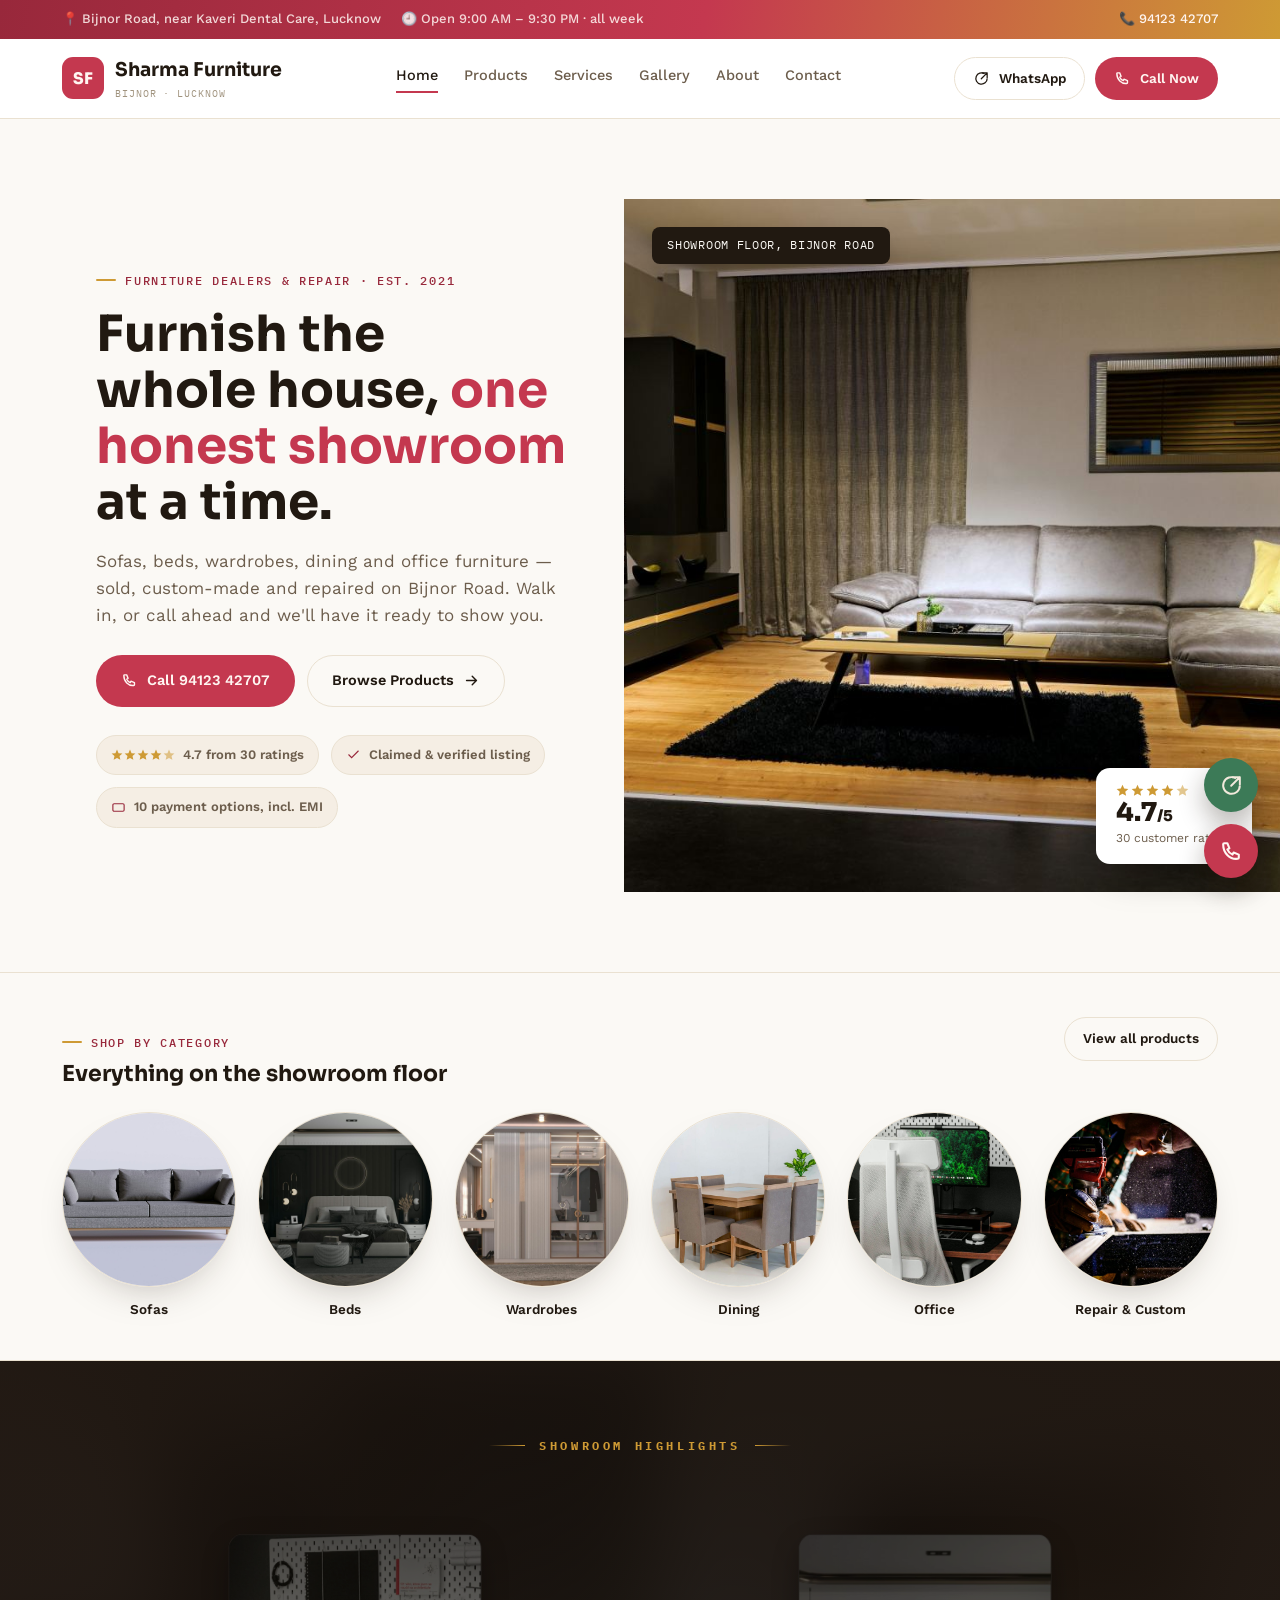
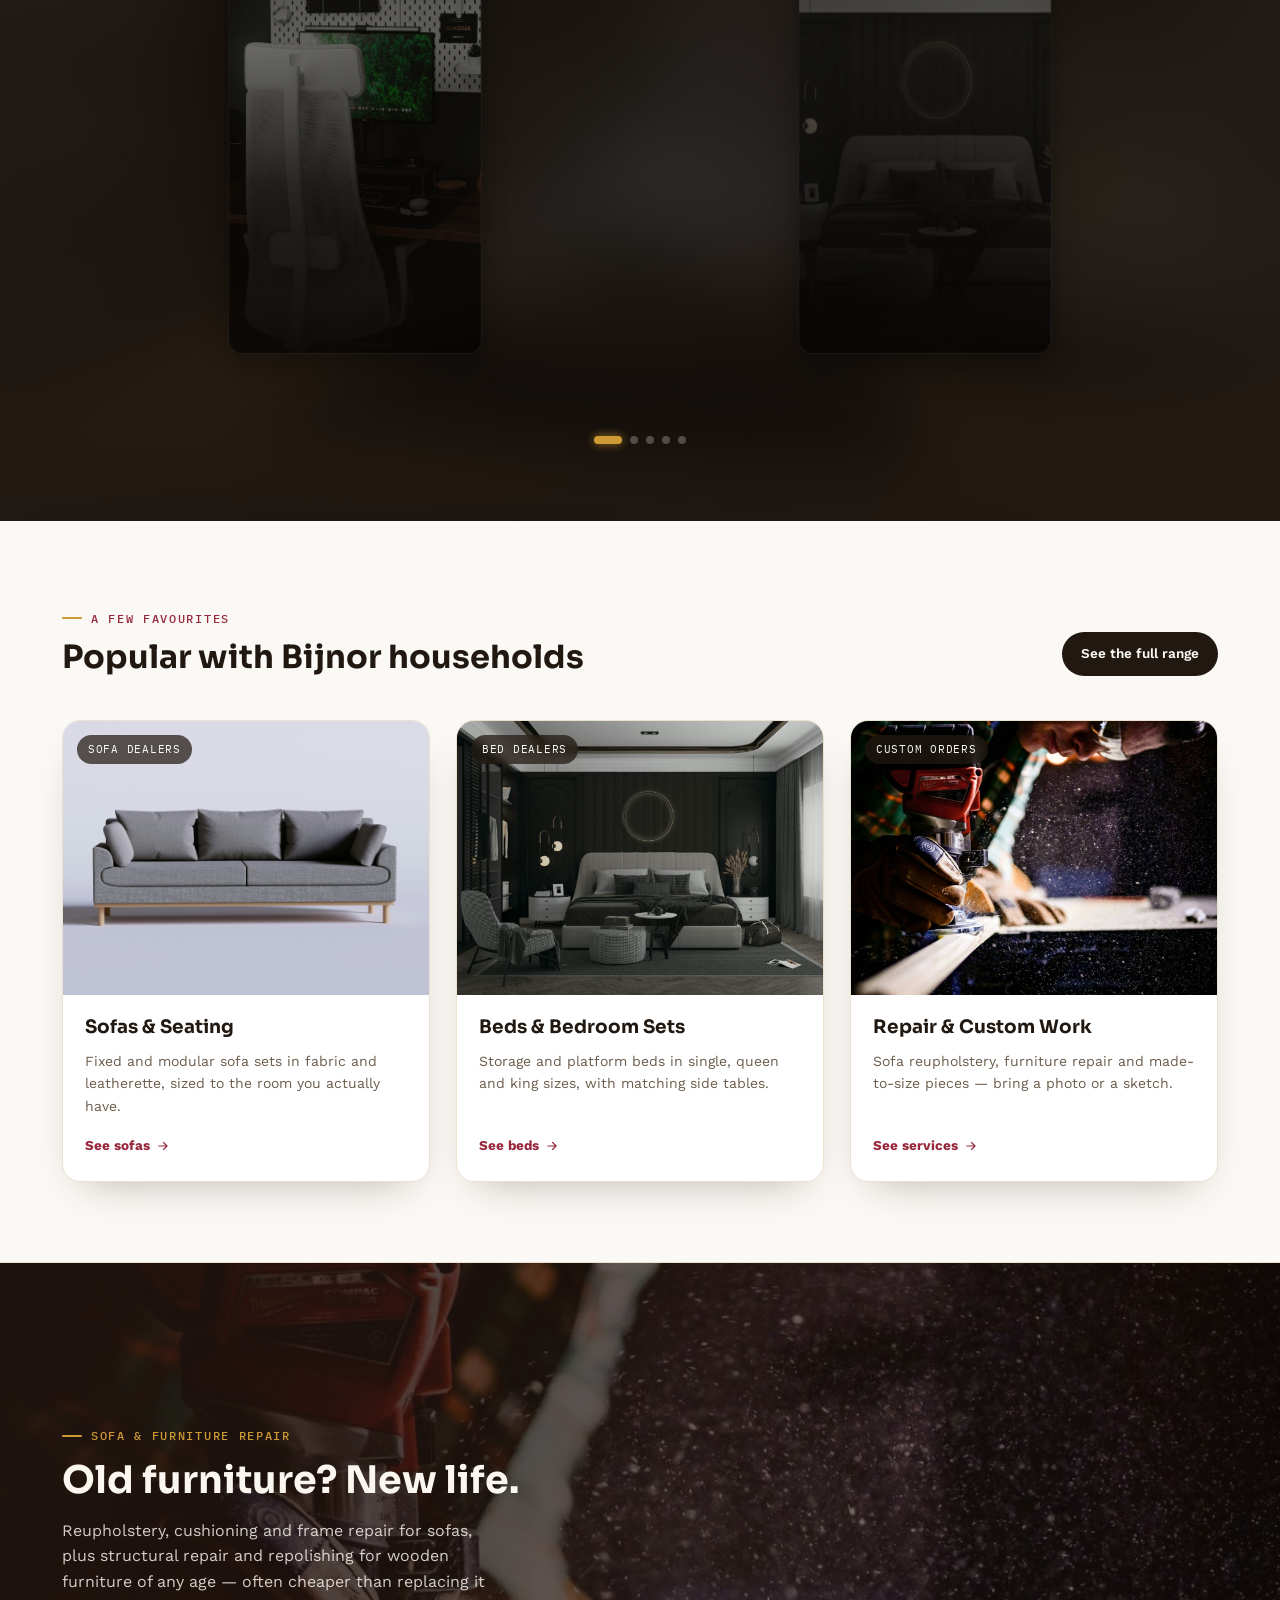
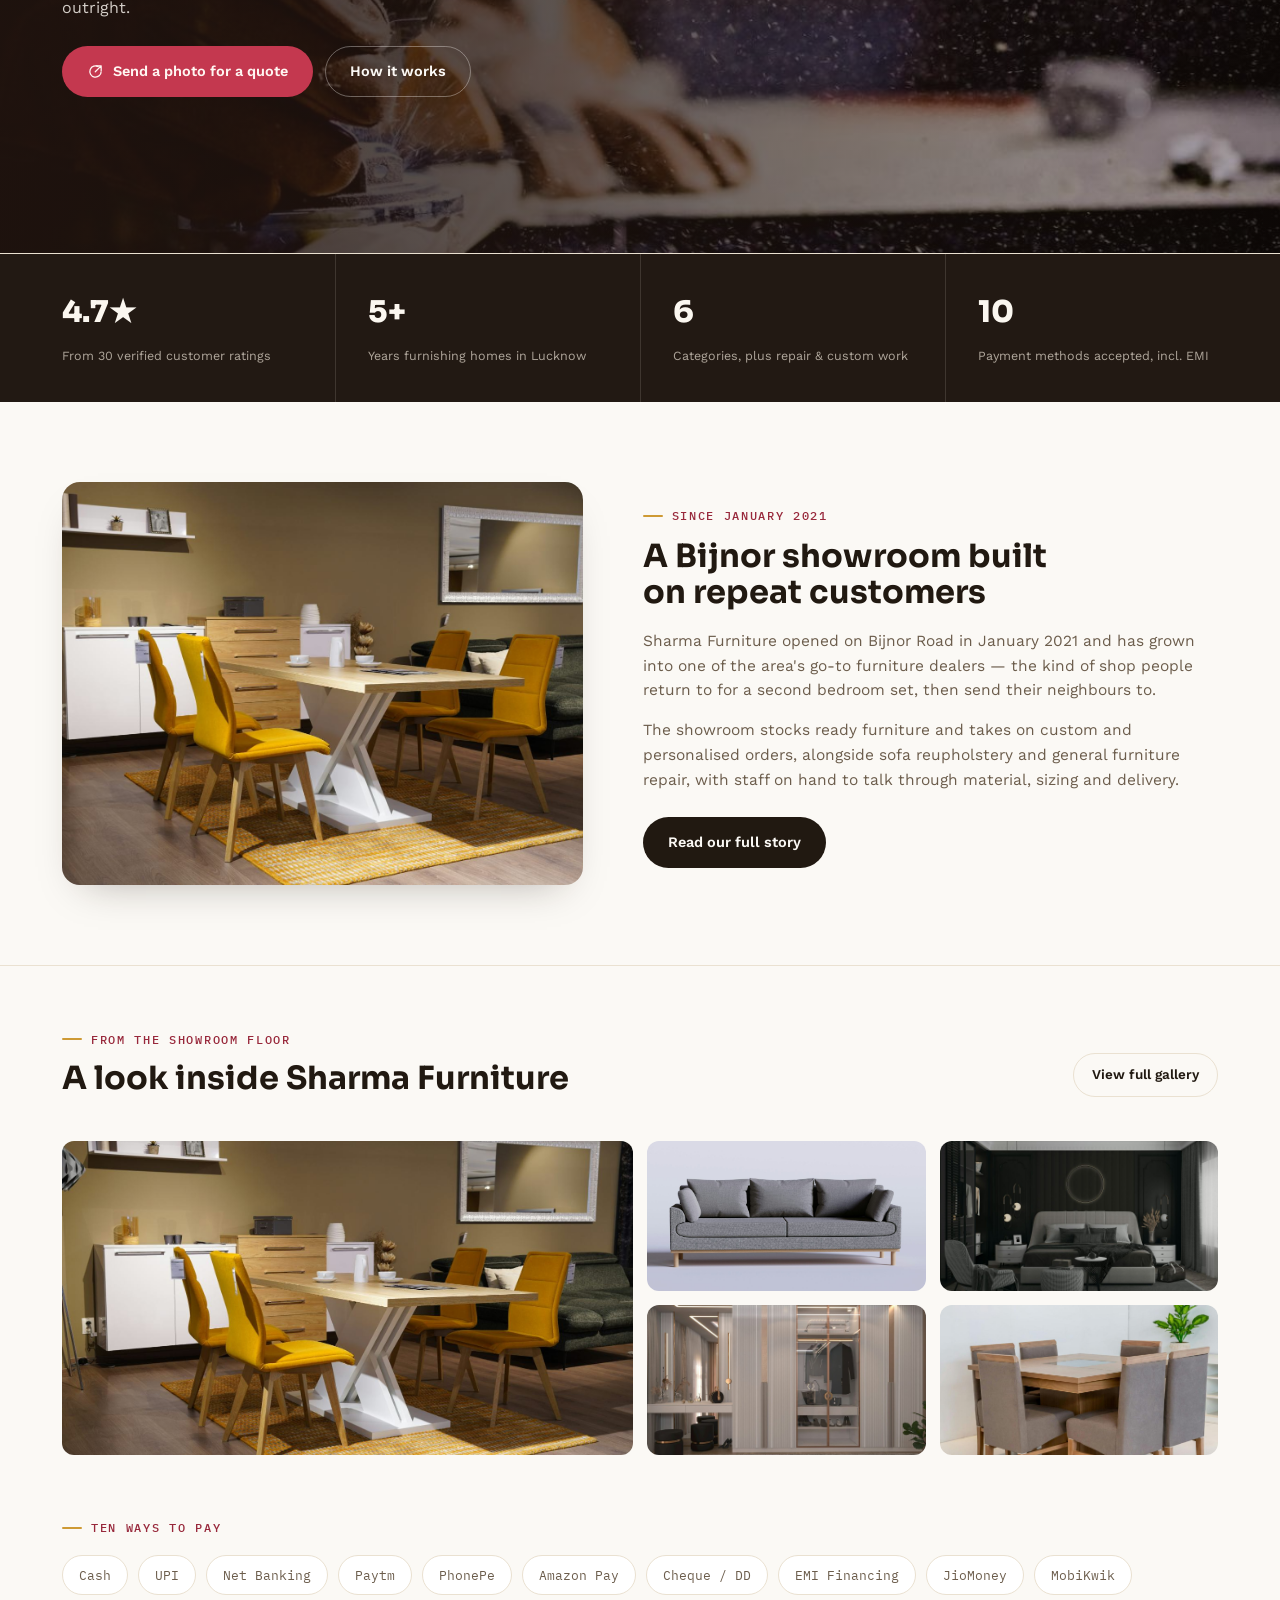
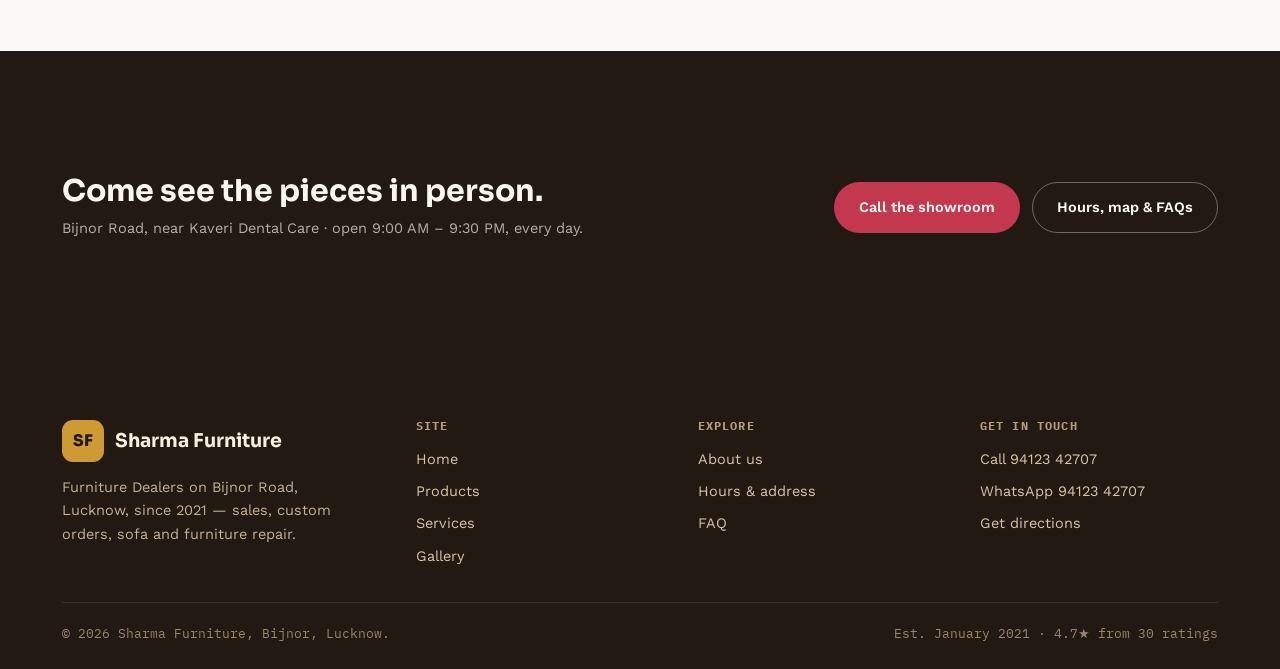
==== index.html @ 5c7e85e5 "first commit" ====
<!DOCTYPE html>
<html lang="en">
<head>
<meta charset="UTF-8">
<meta name="viewport" content="width=device-width, initial-scale=1.0">
<title>Sharma Furniture — Bijnor, Lucknow</title>
<meta name="description" content="Sharma Furniture: sofas, beds, wardrobes, dining and office furniture, plus sofa and furniture repair, on Bijnor Road, Lucknow. Open 9:00 AM–9:30 PM daily.">
<link rel="icon" href="data:image/svg+xml,<svg xmlns=%22http://www.w3.org/2000/svg%22 viewBox=%220 0 100 100%22><text y=%22.9em%22 font-size=%2290%22>🛋️</text></svg>">
<link rel="stylesheet" href="assets/css/style.css">
</head>
<body>

<div class="topbar">
  <div class="wrap">
    <div class="tb-links">
      <span>📍 Bijnor Road, near Kaveri Dental Care, Lucknow</span>
      <span>🕘 Open 9:00 AM – 9:30 PM · all week</span>
    </div>
    <a href="tel:+919412342707">📞 94123 42707</a>
  </div>
</div>

<header class="site">
  <div class="nav">
    <a class="brand" href="index.html">
      <span class="brand-mark">SF</span>
      <span>
        <span class="brand-name">Sharma Furniture</span>
        <span class="brand-sub">Bijnor · Lucknow</span>
      </span>
    </a>
    <nav class="links">
      <a href="index.html" aria-current="page">Home</a>
      <a href="products.html">Products</a>
      <a href="services.html">Services</a>
      <a href="gallery.html">Gallery</a>
      <a href="about.html">About</a>
      <a href="contact.html">Contact</a>
    </nav>
    <div class="nav-cta">
      <span class="nav-rating">★ 4.7 · 30 ratings</span>
      <a class="btn btn-outline btn-sm" href="https://wa.me/919412342707" target="_blank" rel="noopener">
        <svg viewBox="0 0 24 24" fill="none" stroke="currentColor" stroke-width="1.8"><path d="M20 12a8 8 0 1 1-3.7-6.75"/><path d="M20 4l-8.3 8.3M13 4h7v7" stroke-linecap="round" stroke-linejoin="round"/></svg>
        WhatsApp
      </a>
      <a class="btn btn-accent btn-sm" href="tel:+919412342707">
        <svg viewBox="0 0 24 24" fill="none" stroke="currentColor" stroke-width="2"><path d="M4 5c0-.6.4-1 1-1h3l2 5-2 1a9 9 0 0 0 5 5l1-2 5 2v3c0 .6-.4 1-1 1C10.4 20 4 13.6 4 5Z" stroke-linecap="round" stroke-linejoin="round"/></svg>
        Call Now
      </a>
      <button class="nav-toggle" aria-label="Menu" id="navToggle">
        <svg viewBox="0 0 24 24" fill="none" stroke="currentColor" stroke-width="1.8"><path d="M3 6h18M3 12h18M3 18h18" stroke-linecap="round"/></svg>
      </button>
    </div>
  </div>
</header>

<main id="top">

  <!-- HERO -->
  <section class="hero">
    <div class="hero-grid">
      <div class="hero-copy">
        <span class="eyebrow">Furniture Dealers &amp; Repair · Est. 2021</span>
        <h1>Furnish the whole house, <span class="accent">one honest showroom</span> at a time.</h1>
        <p class="hero-lede">Sofas, beds, wardrobes, dining and office furniture — sold, custom-made and repaired on Bijnor Road. Walk in, or call ahead and we'll have it ready to show you.</p>
        <div class="hero-ctas">
          <a class="btn btn-accent" href="tel:+919412342707">
            <svg viewBox="0 0 24 24" fill="none" stroke="currentColor" stroke-width="2"><path d="M4 5c0-.6.4-1 1-1h3l2 5-2 1a9 9 0 0 0 5 5l1-2 5 2v3c0 .6-.4 1-1 1C10.4 20 4 13.6 4 5Z" stroke-linecap="round" stroke-linejoin="round"/></svg>
            Call 94123 42707
          </a>
          <a class="btn btn-outline" href="products.html">
            Browse Products
            <svg viewBox="0 0 24 24" fill="none" stroke="currentColor" stroke-width="2"><path d="M5 12h14M13 6l6 6-6 6" stroke-linecap="round" stroke-linejoin="round"/></svg>
          </a>
        </div>
        <div class="hero-badges">
          <span class="hbadge">
            <span class="stars">
              <svg viewBox="0 0 20 20" fill="currentColor"><path d="M10 1l2.6 5.9 6.4.6-4.8 4.3 1.4 6.2L10 14.9 4.4 18l1.4-6.2L1 7.5l6.4-.6L10 1z"/></svg>
              <svg viewBox="0 0 20 20" fill="currentColor"><path d="M10 1l2.6 5.9 6.4.6-4.8 4.3 1.4 6.2L10 14.9 4.4 18l1.4-6.2L1 7.5l6.4-.6L10 1z"/></svg>
              <svg viewBox="0 0 20 20" fill="currentColor"><path d="M10 1l2.6 5.9 6.4.6-4.8 4.3 1.4 6.2L10 14.9 4.4 18l1.4-6.2L1 7.5l6.4-.6L10 1z"/></svg>
              <svg viewBox="0 0 20 20" fill="currentColor"><path d="M10 1l2.6 5.9 6.4.6-4.8 4.3 1.4 6.2L10 14.9 4.4 18l1.4-6.2L1 7.5l6.4-.6L10 1z"/></svg>
              <svg viewBox="0 0 20 20" fill="currentColor"><path d="M10 1l2.6 5.9 6.4.6-4.8 4.3 1.4 6.2L10 14.9 4.4 18l1.4-6.2L1 7.5l6.4-.6L10 1z" fill-opacity=".55"/></svg>
            </span>
            4.7 from 30 ratings
          </span>
          <span class="hbadge">
            <svg viewBox="0 0 24 24" fill="none" stroke="currentColor" stroke-width="1.8"><path d="M20 6L9 17l-5-5"/></svg>
            Claimed &amp; verified listing
          </span>
          <span class="hbadge">
            <svg viewBox="0 0 24 24" fill="none" stroke="currentColor" stroke-width="1.8"><rect x="3" y="6" width="18" height="12" rx="2"/></svg>
            10 payment options, incl. EMI
          </span>
        </div>
      </div>
      <div class="hero-photo">
        <img src="assets/img/hero-sofa-living.jpg" alt="Grey sectional sofa styled in a modern living room, the kind of set available at Sharma Furniture" width="1200" height="900">
        <span class="hero-ribbon">Showroom floor, Bijnor Road</span>
        <div class="hero-rating-card">
          <div>
            <div class="hrc-stars">
              <svg viewBox="0 0 20 20" fill="currentColor"><path d="M10 1l2.6 5.9 6.4.6-4.8 4.3 1.4 6.2L10 14.9 4.4 18l1.4-6.2L1 7.5l6.4-.6L10 1z"/></svg>
              <svg viewBox="0 0 20 20" fill="currentColor"><path d="M10 1l2.6 5.9 6.4.6-4.8 4.3 1.4 6.2L10 14.9 4.4 18l1.4-6.2L1 7.5l6.4-.6L10 1z"/></svg>
              <svg viewBox="0 0 20 20" fill="currentColor"><path d="M10 1l2.6 5.9 6.4.6-4.8 4.3 1.4 6.2L10 14.9 4.4 18l1.4-6.2L1 7.5l6.4-.6L10 1z"/></svg>
              <svg viewBox="0 0 20 20" fill="currentColor"><path d="M10 1l2.6 5.9 6.4.6-4.8 4.3 1.4 6.2L10 14.9 4.4 18l1.4-6.2L1 7.5l6.4-.6L10 1z"/></svg>
              <svg viewBox="0 0 20 20" fill="currentColor"><path d="M10 1l2.6 5.9 6.4.6-4.8 4.3 1.4 6.2L10 14.9 4.4 18l1.4-6.2L1 7.5l6.4-.6L10 1z" fill-opacity=".55"/></svg>
            </div>
            <div class="hrc-num">4.7<span style="font-size:15px;">/5</span></div>
            <div class="hrc-label">30 customer ratings</div>
          </div>
        </div>
      </div>
    </div>
  </section>

  <!-- CATEGORY RAIL -->
  <section class="rail">
    <div class="wrap">
      <div class="rail-head">
        <div>
          <span class="eyebrow">Shop by category</span>
          <h2 style="font-size:22px;margin-top:10px;">Everything on the showroom floor</h2>
        </div>
        <a class="btn btn-outline btn-sm" href="products.html">View all products</a>
      </div>
      <div class="rail-track">
        <a class="rail-item" href="products.html#sofas">
          <span class="rail-photo"><img src="assets/img/category-sofas.jpg" alt="Sofas" width="300" height="300"></span>
          <span>Sofas</span>
        </a>
        <a class="rail-item" href="products.html#beds">
          <span class="rail-photo"><img src="assets/img/category-beds.jpg" alt="Beds" width="300" height="300"></span>
          <span>Beds</span>
        </a>
        <a class="rail-item" href="products.html#wardrobes">
          <span class="rail-photo"><img src="assets/img/category-wardrobes.jpg" alt="Wardrobes & storage" width="300" height="300"></span>
          <span>Wardrobes</span>
        </a>
        <a class="rail-item" href="products.html#dining">
          <span class="rail-photo"><img src="assets/img/category-dining.jpg" alt="Dining furniture" width="300" height="300"></span>
          <span>Dining</span>
        </a>
        <a class="rail-item" href="products.html#office">
          <span class="rail-photo"><img src="assets/img/category-office.jpg" alt="Office chairs & furniture" width="300" height="300"></span>
          <span>Office</span>
        </a>
        <a class="rail-item" href="services.html">
          <span class="rail-photo"><img src="assets/img/category-repair.jpg" alt="Furniture repair and custom orders" width="300" height="300"></span>
          <span>Repair &amp; Custom</span>
        </a>
      </div>
    </div>
  </section>

  <!-- SHOWROOM HIGHLIGHTS COVERFLOW -->
  <section class="coverflow">
    <div class="coverflow-bg"><img id="cfBgImg" src="assets/img/hero-sofa-living.jpg" alt="" role="presentation"></div>
    <div class="wrap">
      <div class="cf-eyebrow">
        <span class="cf-line"></span>
        <h2>Showroom Highlights</h2>
        <span class="cf-line right"></span>
      </div>
      <div class="coverflow-stage" id="cfStage" role="region" aria-label="Showroom highlights carousel">
        <div class="cf-track" id="cfTrack">

          <div class="cf-card">
            <img class="cf-img" src="assets/img/hero-sofa-living.jpg" alt="Sofa styled in a living room">
            <div class="cf-shade"></div>
            <div class="cf-content">
              <span class="cf-tag">01 / 05</span>
              <div>
                <h3 class="cf-title">Sofas<small>Sofa Dealers</small></h3>
                <div class="cf-rule"></div>
                <p class="cf-desc">Fixed and modular sets in fabric and leatherette, sized to your room.</p>
                <a class="cf-cta" href="products.html#sofas">View sofas
                  <svg viewBox="0 0 24 24" fill="none" stroke="currentColor" stroke-width="2.4"><path d="M5 12h14M13 6l6 6-6 6" stroke-linecap="round" stroke-linejoin="round"/></svg>
                </a>
              </div>
            </div>
          </div>

          <div class="cf-card">
            <img class="cf-img" src="assets/img/category-beds.jpg" alt="Bed set on display">
            <div class="cf-shade"></div>
            <div class="cf-content">
              <span class="cf-tag">02 / 05</span>
              <div>
                <h3 class="cf-title">Beds<small>Bed Dealers</small></h3>
                <div class="cf-rule"></div>
                <p class="cf-desc">Storage and platform beds in single, queen and king, with side tables.</p>
                <a class="cf-cta" href="products.html#beds">View beds
                  <svg viewBox="0 0 24 24" fill="none" stroke="currentColor" stroke-width="2.4"><path d="M5 12h14M13 6l6 6-6 6" stroke-linecap="round" stroke-linejoin="round"/></svg>
                </a>
              </div>
            </div>
          </div>

          <div class="cf-card">
            <img class="cf-img" src="assets/img/category-wardrobes.jpg" alt="Wardrobe on display">
            <div class="cf-shade"></div>
            <div class="cf-content">
              <span class="cf-tag">03 / 05</span>
              <div>
                <h3 class="cf-title">Wardrobes<small>Storage</small></h3>
                <div class="cf-rule"></div>
                <p class="cf-desc">Two- and three-door wardrobes built to the wall's measurements.</p>
                <a class="cf-cta" href="products.html#wardrobes">View wardrobes
                  <svg viewBox="0 0 24 24" fill="none" stroke="currentColor" stroke-width="2.4"><path d="M5 12h14M13 6l6 6-6 6" stroke-linecap="round" stroke-linejoin="round"/></svg>
                </a>
              </div>
            </div>
          </div>

          <div class="cf-card">
            <img class="cf-img" src="assets/img/category-dining.jpg" alt="Dining set on display">
            <div class="cf-shade"></div>
            <div class="cf-content">
              <span class="cf-tag">04 / 05</span>
              <div>
                <h3 class="cf-title">Dining<small>Tables &amp; Chairs</small></h3>
                <div class="cf-rule"></div>
                <p class="cf-desc">4, 6 and 8-seater dining sets in wood and engineered board.</p>
                <a class="cf-cta" href="products.html#dining">View dining sets
                  <svg viewBox="0 0 24 24" fill="none" stroke="currentColor" stroke-width="2.4"><path d="M5 12h14M13 6l6 6-6 6" stroke-linecap="round" stroke-linejoin="round"/></svg>
                </a>
              </div>
            </div>
          </div>

          <div class="cf-card">
            <img class="cf-img" src="assets/img/category-office.jpg" alt="Office chair on display">
            <div class="cf-shade"></div>
            <div class="cf-content">
              <span class="cf-tag">05 / 05</span>
              <div>
                <h3 class="cf-title">Office<small>Chairs &amp; Furniture</small></h3>
                <div class="cf-rule"></div>
                <p class="cf-desc">Task chairs and workstations for home offices and small businesses.</p>
                <a class="cf-cta" href="products.html#office">View office range
                  <svg viewBox="0 0 24 24" fill="none" stroke="currentColor" stroke-width="2.4"><path d="M5 12h14M13 6l6 6-6 6" stroke-linecap="round" stroke-linejoin="round"/></svg>
                </a>
              </div>
            </div>
          </div>

        </div>
        <button class="cf-nav prev" id="cfPrev" type="button" aria-label="Previous highlight">
          <svg viewBox="0 0 24 24" fill="none" stroke="currentColor" stroke-width="2"><path d="M15 5l-7 7 7 7" stroke-linecap="round" stroke-linejoin="round"/></svg>
        </button>
        <button class="cf-nav next" id="cfNext" type="button" aria-label="Next highlight">
          <svg viewBox="0 0 24 24" fill="none" stroke="currentColor" stroke-width="2"><path d="M9 5l7 7-7 7" stroke-linecap="round" stroke-linejoin="round"/></svg>
        </button>
      </div>
      <div class="cf-dots" id="cfDots"></div>
    </div>
  </section>

  <!-- FEATURED CATEGORIES -->
  <section>
    <div class="wrap">
      <div class="section-head split">
        <div>
          <span class="eyebrow">A few favourites</span>
          <h2 style="font-size:clamp(24px,2.8vw,32px);margin-top:12px;">Popular with Bijnor households</h2>
        </div>
        <a class="btn btn-dark btn-sm" href="products.html">See the full range</a>
      </div>

      <div class="grid-cats">
        <div class="cat-card">
          <div class="cat-photo"><span class="cat-tag">Sofa Dealers</span><img src="assets/img/category-sofas.jpg" alt="A grey fabric sofa, an example of the sofa sets carried at Sharma Furniture" loading="lazy" width="800" height="600"></div>
          <div class="cat-body">
            <h3>Sofas &amp; Seating</h3>
            <p>Fixed and modular sofa sets in fabric and leatherette, sized to the room you actually have.</p>
            <div class="cat-foot">
              <a class="cat-link" href="products.html#sofas">See sofas
                <svg viewBox="0 0 24 24" fill="none" stroke="currentColor" stroke-width="2"><path d="M5 12h14M13 6l6 6-6 6" stroke-linecap="round" stroke-linejoin="round"/></svg>
              </a>
            </div>
          </div>
        </div>

        <div class="cat-card">
          <div class="cat-photo"><span class="cat-tag">Bed Dealers</span><img src="assets/img/category-beds.jpg" alt="A modern bedroom set including bed and side tables" loading="lazy" width="800" height="600"></div>
          <div class="cat-body">
            <h3>Beds &amp; Bedroom Sets</h3>
            <p>Storage and platform beds in single, queen and king sizes, with matching side tables.</p>
            <div class="cat-foot">
              <a class="cat-link" href="products.html#beds">See beds
                <svg viewBox="0 0 24 24" fill="none" stroke="currentColor" stroke-width="2"><path d="M5 12h14M13 6l6 6-6 6" stroke-linecap="round" stroke-linejoin="round"/></svg>
              </a>
            </div>
          </div>
        </div>

        <div class="cat-card">
          <div class="cat-photo"><span class="cat-tag">Custom Orders</span><img src="assets/img/category-repair.jpg" alt="A craftsman working on a furniture repair" loading="lazy" width="800" height="600"></div>
          <div class="cat-body">
            <h3>Repair &amp; Custom Work</h3>
            <p>Sofa reupholstery, furniture repair and made-to-size pieces — bring a photo or a sketch.</p>
            <div class="cat-foot">
              <a class="cat-link" href="services.html">See services
                <svg viewBox="0 0 24 24" fill="none" stroke="currentColor" stroke-width="2"><path d="M5 12h14M13 6l6 6-6 6" stroke-linecap="round" stroke-linejoin="round"/></svg>
              </a>
            </div>
          </div>
        </div>
      </div>
    </div>
  </section>

  <!-- PROMO / REPAIR BANNER -->
  <section class="promo">
    <div class="promo-bg"><img src="assets/img/category-repair.jpg" alt="" role="presentation"></div>
    <div class="wrap">
      <div class="promo-inner">
        <span class="eyebrow on-dark">Sofa &amp; furniture repair</span>
        <h2>Old furniture? New life.</h2>
        <p>Reupholstery, cushioning and frame repair for sofas, plus structural repair and repolishing for wooden furniture of any age — often cheaper than replacing it outright.</p>
        <div style="display:flex;gap:12px;flex-wrap:wrap;">
          <a class="btn btn-accent" href="https://wa.me/919412342707" target="_blank" rel="noopener">
            <svg viewBox="0 0 24 24" fill="none" stroke="currentColor" stroke-width="1.8"><path d="M20 12a8 8 0 1 1-3.7-6.75"/><path d="M20 4l-8.3 8.3M13 4h7v7" stroke-linecap="round" stroke-linejoin="round"/></svg>
            Send a photo for a quote
          </a>
          <a class="btn btn-outline on-dark" href="services.html">How it works</a>
        </div>
      </div>
    </div>
  </section>

  <!-- STATS -->
  <div class="stats">
    <div class="stats-grid">
      <div class="stat"><span class="num">4.7★</span><span class="label">From 30 verified customer ratings</span></div>
      <div class="stat"><span class="num">5+</span><span class="label">Years furnishing homes in Lucknow</span></div>
      <div class="stat"><span class="num">6</span><span class="label">Categories, plus repair &amp; custom work</span></div>
      <div class="stat"><span class="num">10</span><span class="label">Payment methods accepted, incl. EMI</span></div>
    </div>
  </div>

  <!-- ABOUT TEASER -->
  <section class="about">
    <div class="wrap about-grid">
      <div class="about-photo">
        <img src="assets/img/about-showroom.jpg" alt="A furnished living and dining space, representative of a Sharma Furniture showroom setup" loading="lazy" width="900" height="700">
      </div>
      <div class="about-copy">
        <span class="eyebrow">Since January 2021</span>
        <h2 style="font-size:clamp(24px,3vw,32px);margin:14px 0 18px;">A Bijnor showroom built on repeat customers</h2>
        <p>Sharma Furniture opened on Bijnor Road in January 2021 and has grown into one of the area's go-to furniture dealers — the kind of shop people return to for a second bedroom set, then send their neighbours to.</p>
        <p>The showroom stocks ready furniture and takes on custom and personalised orders, alongside sofa reupholstery and general furniture repair, with staff on hand to talk through material, sizing and delivery.</p>
        <div style="margin-top:24px;">
          <a class="btn btn-dark" href="about.html">Read our full story</a>
        </div>
      </div>
    </div>
  </section>

  <!-- GALLERY TEASER -->
  <section class="tight">
    <div class="wrap">
      <div class="section-head split">
        <div>
          <span class="eyebrow">From the showroom floor</span>
          <h2 style="font-size:clamp(24px,2.8vw,32px);margin-top:12px;">A look inside Sharma Furniture</h2>
        </div>
        <a class="btn btn-outline btn-sm" href="gallery.html">View full gallery</a>
      </div>
      <div class="gallery-grid">
        <a class="g-big" href="gallery.html"><img src="assets/img/about-showroom.jpg" alt="Showroom interior" loading="lazy"></a>
        <a href="gallery.html"><img src="assets/img/category-sofas.jpg" alt="Sofa on display" loading="lazy"></a>
        <a href="gallery.html"><img src="assets/img/category-beds.jpg" alt="Bed set on display" loading="lazy"></a>
        <a href="gallery.html"><img src="assets/img/category-wardrobes.jpg" alt="Wardrobe on display" loading="lazy"></a>
        <a href="gallery.html"><img src="assets/img/category-dining.jpg" alt="Dining set on display" loading="lazy"></a>
      </div>
    </div>
  </section>

  <!-- PAYMENTS -->
  <section class="tight" style="padding-top:0;">
    <div class="wrap">
      <span class="eyebrow">Ten ways to pay</span>
      <div class="pay-strip" style="margin-top:18px;">
        <span class="pay-pill">Cash</span>
        <span class="pay-pill">UPI</span>
        <span class="pay-pill">Net Banking</span>
        <span class="pay-pill">Paytm</span>
        <span class="pay-pill">PhonePe</span>
        <span class="pay-pill">Amazon Pay</span>
        <span class="pay-pill">Cheque / DD</span>
        <span class="pay-pill">EMI Financing</span>
        <span class="pay-pill">JioMoney</span>
        <span class="pay-pill">MobiKwik</span>
      </div>
    </div>
  </section>

  <!-- CTA BAND -->
  <section class="cta-band">
    <div class="wrap">
      <div>
        <h2>Come see the pieces in person.</h2>
        <p>Bijnor Road, near Kaveri Dental Care · open 9:00 AM – 9:30 PM, every day.</p>
      </div>
      <div class="cta-band-ctas">
        <a class="btn btn-accent" href="tel:+919412342707">Call the showroom</a>
        <a class="btn btn-outline on-dark" href="contact.html">Hours, map &amp; FAQs</a>
      </div>
    </div>
  </section>

</main>

<footer>
  <div class="wrap">
    <div class="footer-grid">
      <div>
        <div class="brand" style="margin-bottom:14px;">
          <span class="brand-mark" style="background:var(--gold);color:#221913;">SF</span>
          <span class="brand-name" style="font-size:19px;">Sharma Furniture</span>
        </div>
        <p style="max-width:34ch;">Furniture Dealers on Bijnor Road, Lucknow, since 2021 — sales, custom orders, sofa and furniture repair.</p>
      </div>
      <div>
        <h4>Site</h4>
        <div class="flinks">
          <a href="index.html">Home</a>
          <a href="products.html">Products</a>
          <a href="services.html">Services</a>
          <a href="gallery.html">Gallery</a>
        </div>
      </div>
      <div>
        <h4>Explore</h4>
        <div class="flinks">
          <a href="about.html">About us</a>
          <a href="contact.html">Hours &amp; address</a>
          <a href="contact.html#faq">FAQ</a>
        </div>
      </div>
      <div>
        <h4>Get in touch</h4>
        <div class="flinks">
          <a href="tel:+919412342707">Call 94123 42707</a>
          <a href="https://wa.me/919412342707" target="_blank" rel="noopener">WhatsApp 94123 42707</a>
          <a href="https://www.google.com/maps/search/?api=1&query=Sharma+Furniture+Bijnor+Road+Near+Kaveri+Dental+Care+Bijnor+Lucknow" target="_blank" rel="noopener">Get directions</a>
        </div>
      </div>
    </div>
    <div class="foot-bottom">
      <span>© <span id="year">2026</span> Sharma Furniture, Bijnor, Lucknow.</span>
      <span>Est. January 2021 · 4.7★ from 30 ratings</span>
    </div>
  </div>
</footer>

<div class="float-actions" aria-label="Quick contact">
  <a class="fab fab-wa" href="https://wa.me/919412342707" target="_blank" rel="noopener" title="WhatsApp Sharma Furniture" aria-label="WhatsApp Sharma Furniture">
    <svg viewBox="0 0 24 24" fill="none" stroke="currentColor" stroke-width="1.9"><path d="M20 12a8 8 0 1 1-3.7-6.75"/><path d="M20 4l-8.3 8.3M13 4h7v7" stroke-linecap="round" stroke-linejoin="round"/></svg>
  </a>
  <a class="fab fab-call" href="tel:+919412342707" title="Call Sharma Furniture" aria-label="Call Sharma Furniture">
    <svg viewBox="0 0 24 24" fill="none" stroke="currentColor" stroke-width="2"><path d="M4 5c0-.6.4-1 1-1h3l2 5-2 1a9 9 0 0 0 5 5l1-2 5 2v3c0 .6-.4 1-1 1C10.4 20 4 13.6 4 5Z" stroke-linecap="round" stroke-linejoin="round"/></svg>
  </a>
</div>

<script src="assets/js/main.js"></script>
</body>
</html>
---- assets/css/style.css ----
/* Sharma Furniture — stylesheet
   Palette, type and layout tokens are defined once at the top of :root
   and reused everywhere else through var(). */

@import url('https://fonts.googleapis.com/css2?family=Sora:wght@500;600;700;800&family=Work+Sans:wght@400;500;600;700&family=IBM+Plex+Mono:wght@400;500&display=swap');

:root{
  --bg:#FBF9F5;
  --surface:#FFFFFF;
  --surface-alt:#F5EEE4;
  --ink:#211911;
  --ink-soft:#6C5D4C;
  --ink-faint:#A0937E;
  --accent:#C4384F;
  --accent-deep:#98283B;
  --accent-tint:#F8E5E2;
  --gold:#CE9A34;
  --gold-tint:#F7EDD6;
  --line:#EAE1D1;
  --line-soft:#F1EAE0;
  --dark:#221913;
  --dark-surface:#2C221A;
  --shadow-card: 0 18px 40px -22px rgba(33,25,17,0.35);
  --radius-lg:18px;
  --radius-md:12px;
  --radius-sm:8px;
}

@media (prefers-color-scheme: dark){
  :root{
    --bg:#17120D;
    --surface:#1F1811;
    --surface-alt:#241C14;
    --ink:#F2E9DC;
    --ink-soft:#C6B7A2;
    --ink-faint:#8C7C67;
    --accent:#E0637A;
    --accent-deep:#F0899C;
    --accent-tint:#3A2229;
    --gold:#E3B75B;
    --gold-tint:#332A18;
    --line:#362B1F;
    --line-soft:#2B2219;
    --shadow-card: 0 18px 40px -20px rgba(0,0,0,0.55);
  }
}

*{box-sizing:border-box;}
html{scroll-behavior:smooth;}
@media (prefers-reduced-motion: reduce){
  html{scroll-behavior:auto;}
  *{animation-duration:.001ms !important; transition-duration:.001ms !important;}
}

body{
  margin:0;
  background:var(--bg);
  color:var(--ink);
  font-family:'Work Sans',ui-sans-serif,system-ui,sans-serif;
  font-size:16px;
  line-height:1.6;
  -webkit-font-smoothing:antialiased;
}

img{max-width:100%;display:block;}
a{color:inherit;}
.wrap{max-width:1220px;margin:0 auto;padding:0 32px;}

h1,h2,h3,h4{
  font-family:'Sora',ui-sans-serif,system-ui,sans-serif;
  font-weight:700;
  line-height:1.12;
  text-wrap:balance;
  margin:0;
  color:var(--ink);
}

p{margin:0;color:var(--ink-soft);}

.eyebrow{
  font-family:'IBM Plex Mono',ui-monospace,monospace;
  font-size:12px;
  letter-spacing:.14em;
  text-transform:uppercase;
  color:var(--accent-deep);
  display:inline-flex;
  align-items:center;
  gap:9px;
  font-weight:500;
}
.eyebrow::before{content:"";width:20px;height:2px;background:var(--gold);display:inline-block;border-radius:2px;}
.eyebrow.on-dark{color:var(--gold);}

.tabular{font-variant-numeric:tabular-nums;font-family:'IBM Plex Mono',monospace;}

/* ---------------- Buttons ---------------- */
.btn{
  display:inline-flex;align-items:center;gap:9px;
  padding:13px 24px;border-radius:999px;
  font-family:'Work Sans',sans-serif;font-weight:600;font-size:14.5px;
  text-decoration:none;border:1.5px solid transparent;cursor:pointer;
  transition:transform .15s ease, box-shadow .15s ease, background .15s ease, border-color .15s ease;
  white-space:nowrap;
}
.btn:focus-visible{outline:2px solid var(--accent-deep);outline-offset:3px;}
.btn svg{width:17px;height:17px;flex-shrink:0;}
.btn-accent{background:var(--accent);color:#FFF6F2;}
.btn-accent:hover{background:var(--accent-deep);transform:translateY(-1px);box-shadow:0 10px 22px -8px rgba(196,56,79,0.55);}
.btn-dark{background:var(--ink);color:var(--bg);}
.btn-dark:hover{transform:translateY(-1px);box-shadow:0 10px 22px -10px rgba(0,0,0,0.5);}
.btn-outline{background:transparent;color:var(--ink);border-color:var(--line);}
.btn-outline:hover{border-color:var(--accent);color:var(--accent-deep);}
.btn-outline.on-dark{color:var(--bg);border-color:rgba(251,249,245,0.35);}
.btn-outline.on-dark:hover{border-color:var(--gold);color:var(--gold);}
.btn-sm{padding:10px 18px;font-size:13.5px;}
.btn-block{width:100%;justify-content:center;}

/* ---------------- Top bar ---------------- */
.topbar{
  background:linear-gradient(100deg, var(--accent-deep), var(--accent) 55%, var(--gold));
  color:#FFF6F2;
}
.topbar .wrap{
  display:flex;align-items:center;justify-content:space-between;
  padding:9px 32px;font-size:13px;font-weight:500;gap:16px;flex-wrap:wrap;
}
.topbar a{text-decoration:none;color:inherit;}
.topbar .tb-links{display:flex;gap:20px;}
.topbar .tb-links span{opacity:.85;}

/* ---------------- Header ---------------- */
header.site{
  position:sticky;top:0;z-index:50;
  background:color-mix(in srgb, var(--surface) 92%, transparent);
  backdrop-filter:blur(10px);
  border-bottom:1px solid var(--line);
}
.nav{display:flex;align-items:center;justify-content:space-between;padding:16px 32px;max-width:1220px;margin:0 auto;gap:20px;}
.brand{display:flex;align-items:center;gap:11px;text-decoration:none;}
.brand-mark{
  width:42px;height:42px;border-radius:11px;
  background:var(--accent);color:#FFF6F2;
  display:flex;align-items:center;justify-content:center;
  font-family:'Sora',sans-serif;font-weight:800;font-size:16px;flex-shrink:0;
}
.brand-name{font-family:'Sora',sans-serif;font-weight:700;font-size:19px;}
.brand-sub{display:block;font-family:'IBM Plex Mono',monospace;font-size:10px;letter-spacing:.09em;color:var(--ink-faint);text-transform:uppercase;margin-top:1px;}
nav.links{display:flex;gap:26px;font-size:14.5px;font-weight:500;}
nav.links a{text-decoration:none;color:var(--ink-soft);border-bottom:2px solid transparent;padding-bottom:4px;transition:border-color .15s, color .15s;}
nav.links a:hover{color:var(--ink);border-color:var(--accent);}
nav.links a[aria-current="page"]{color:var(--ink);border-color:var(--accent);}
.nav-cta{display:flex;align-items:center;gap:10px;}
.nav-rating{
  display:none;
  align-items:center;gap:6px;font-size:13px;font-weight:600;
  background:var(--gold-tint);color:var(--accent-deep);padding:7px 12px;border-radius:999px;
}

/* ---------------- Hero ---------------- */
.hero{border-bottom:1px solid var(--line);overflow:hidden;}
.hero-grid{display:grid;grid-template-columns:1fr 1.05fr;align-items:center;min-height:0;}
.hero-copy{padding:64px 48px 64px 32px;max-width:560px;margin-left:auto;}
.hero-copy h1{font-size:clamp(32px,4vw,50px);margin:16px 0 18px;}
.hero-copy h1 .accent{color:var(--accent);}
.hero-lede{font-size:17px;max-width:44ch;margin-bottom:26px;}
.hero-ctas{display:flex;flex-wrap:wrap;gap:12px;margin-bottom:28px;}
.hero-badges{display:flex;flex-wrap:wrap;gap:12px;}
.hbadge{
  display:flex;align-items:center;gap:8px;
  background:var(--surface-alt);border:1px solid var(--line);
  padding:9px 14px;border-radius:999px;font-size:13px;font-weight:600;color:var(--ink-soft);
}
.hbadge svg{width:15px;height:15px;color:var(--accent-deep);flex-shrink:0;}
.hbadge .stars{color:var(--gold);display:inline-flex;gap:1px;}
.hbadge .stars svg{width:12px;height:12px;color:var(--gold);}

.hero-photo{position:relative;height:100%;min-height:480px;}
.hero-photo img{width:100%;height:100%;object-fit:cover;}
.hero-ribbon{
  position:absolute;left:28px;top:28px;
  background:var(--ink);color:var(--bg);
  font-family:'IBM Plex Mono',monospace;font-size:11.5px;letter-spacing:.06em;text-transform:uppercase;
  padding:9px 15px;border-radius:8px;
  box-shadow:0 10px 24px -8px rgba(0,0,0,0.4);
}
.hero-rating-card{
  position:absolute;right:28px;bottom:28px;
  background:var(--surface);border-radius:14px;padding:16px 20px;
  box-shadow:0 20px 40px -16px rgba(0,0,0,0.4);
  display:flex;align-items:center;gap:14px;
}
.hrc-num{font-family:'Sora',sans-serif;font-weight:800;font-size:26px;color:var(--ink);line-height:1;}
.hrc-label{font-size:12px;color:var(--ink-soft);margin-top:3px;}
.hrc-stars{color:var(--gold);display:flex;gap:2px;margin-bottom:3px;}
.hrc-stars svg{width:13px;height:13px;}

/* ---------------- Inner-page hero ---------------- */
.breadcrumb{display:flex;align-items:center;gap:8px;font-size:13px;color:var(--ink-faint);margin-bottom:18px;flex-wrap:wrap;}
.breadcrumb a{text-decoration:none;color:var(--ink-faint);}
.breadcrumb a:hover{color:var(--accent-deep);}
.breadcrumb .sep{opacity:.6;}
.breadcrumb .current{color:var(--ink-soft);font-weight:600;}

.page-hero{border-bottom:1px solid var(--line);position:relative;overflow:hidden;}
.page-hero.with-photo{color:#FBF7F0;}
.page-hero-bg{position:absolute;inset:0;}
.page-hero-bg img{width:100%;height:100%;object-fit:cover;}
.page-hero-bg::after{content:"";position:absolute;inset:0;background:linear-gradient(100deg, rgba(33,20,15,0.90) 0%, rgba(33,20,15,0.68) 48%, rgba(33,20,15,0.30) 100%);}
.page-hero-inner{position:relative;padding:56px 0 60px;max-width:680px;}
.page-hero.with-photo .breadcrumb, .page-hero.with-photo .breadcrumb a{color:rgba(251,247,240,0.7);}
.page-hero.with-photo .breadcrumb .current{color:rgba(251,247,240,0.92);}
.page-hero.with-photo .eyebrow{color:var(--gold);}
.page-hero-inner h1{font-size:clamp(30px,3.8vw,46px);margin:14px 0 16px;}
.page-hero.with-photo h1{color:#FBF7F0;}
.page-hero-lede{font-size:16.5px;max-width:56ch;}
.page-hero.with-photo .page-hero-lede{color:rgba(251,247,240,0.82);}
.page-hero:not(.with-photo) .page-hero-inner{padding:54px 0 52px;}

/* ---------------- Process steps ---------------- */
.steps{display:grid;grid-template-columns:repeat(4,1fr);gap:24px;counter-reset:step;}
.step{background:var(--surface);border:1px solid var(--line);border-radius:var(--radius-lg);padding:24px 22px;position:relative;}
.step .step-num{
  font-family:'Sora',sans-serif;font-weight:800;font-size:14px;
  width:34px;height:34px;border-radius:50%;background:var(--accent-tint);color:var(--accent-deep);
  display:flex;align-items:center;justify-content:center;margin-bottom:16px;
}
.step h3{font-size:16px;margin-bottom:8px;}
.step p{font-size:13.5px;}

/* ---------------- Category rail ---------------- */
.rail{padding:44px 0 40px;border-bottom:1px solid var(--line);}
.rail-head{display:flex;align-items:baseline;justify-content:space-between;margin-bottom:26px;gap:16px;flex-wrap:wrap;}
.rail-track{display:grid;grid-template-columns:repeat(6,1fr);gap:22px;}
.rail-item{display:flex;flex-direction:column;align-items:center;gap:12px;text-decoration:none;}
.rail-photo{
  width:100%;aspect-ratio:1/1;border-radius:50%;overflow:hidden;
  border:1px solid var(--line);box-shadow:var(--shadow-card);
  transition:transform .18s ease, box-shadow .18s ease;
}
.rail-item:hover .rail-photo{transform:translateY(-4px);}
.rail-photo img{width:100%;height:100%;object-fit:cover;}
.rail-item span{font-size:13.5px;font-weight:600;color:var(--ink);text-align:center;}

/* ---------------- Section shells ---------------- */
section{padding:80px 0;}
section.tight{padding:56px 0;}
.section-head{max-width:620px;margin-bottom:44px;}
.section-head h2{font-size:clamp(26px,3vw,36px);margin-top:14px;}
.section-head p{margin-top:14px;font-size:15.5px;max-width:58ch;}
.section-head.center{margin-left:auto;margin-right:auto;text-align:center;}
.section-head.split{display:flex;justify-content:space-between;align-items:flex-end;max-width:none;gap:24px;flex-wrap:wrap;}

/* ---------------- Product-style category grid ---------------- */
.grid-cats{display:grid;grid-template-columns:repeat(3,1fr);gap:26px;}
.cat-card{
  background:var(--surface);border:1px solid var(--line);border-radius:var(--radius-lg);
  overflow:hidden;display:flex;flex-direction:column;
  box-shadow:var(--shadow-card);
}
.cat-photo{position:relative;aspect-ratio:4/3;overflow:hidden;}
.cat-photo img{width:100%;height:100%;object-fit:cover;transition:transform .35s ease;}
.cat-card:hover .cat-photo img{transform:scale(1.05);}
.cat-tag{
  position:absolute;left:14px;top:14px;
  background:rgba(33,25,17,0.72);color:#FBF9F5;backdrop-filter:blur(4px);
  font-family:'IBM Plex Mono',monospace;font-size:10.5px;letter-spacing:.07em;text-transform:uppercase;
  padding:6px 11px;border-radius:999px;
}
.cat-body{padding:22px 22px 24px;display:flex;flex-direction:column;gap:12px;flex:1;}
.cat-body h3{font-size:18.5px;}
.cat-body p{font-size:14px;}
.cat-foot{display:flex;align-items:center;justify-content:space-between;margin-top:auto;padding-top:6px;gap:10px;}
.cat-link{font-size:13.5px;font-weight:700;color:var(--accent-deep);text-decoration:none;display:inline-flex;align-items:center;gap:6px;}
.cat-link svg{width:14px;height:14px;transition:transform .15s ease;}
.cat-link:hover svg{transform:translateX(3px);}

/* ---------------- Promo banner ---------------- */
.promo{position:relative;border-top:1px solid var(--line);border-bottom:1px solid var(--line);color:#FBF7F0;}
.promo-bg{position:absolute;inset:0;}
.promo-bg img{width:100%;height:100%;object-fit:cover;}
.promo-bg::after{content:"";position:absolute;inset:0;background:linear-gradient(100deg, rgba(33,20,15,0.92) 0%, rgba(33,20,15,0.72) 45%, rgba(33,20,15,0.35) 100%);}
.promo-inner{position:relative;padding:76px 0;max-width:520px;}
.promo-inner h2{color:#FBF7F0;font-size:clamp(26px,3.4vw,38px);margin:14px 0 16px;}
.promo-inner p{color:rgba(251,247,240,0.82);font-size:16px;margin-bottom:26px;max-width:44ch;}

/* ---------------- About ---------------- */
.about{border-bottom:1px solid var(--line);}
.about-grid{display:grid;grid-template-columns:0.95fr 1.05fr;gap:60px;align-items:center;}
.about-photo{border-radius:var(--radius-lg);overflow:hidden;box-shadow:var(--shadow-card);aspect-ratio:4/3.1;}
.about-photo img{width:100%;height:100%;object-fit:cover;}
.about-copy p+p{margin-top:15px;}
.about-copy{font-size:15.5px;}
.fact-grid{display:grid;grid-template-columns:1fr 1fr;gap:14px;margin-top:28px;}
.fact{
  background:var(--surface-alt);border:1px solid var(--line);border-radius:var(--radius-md);
  padding:16px 18px;
}
.fact .fnum{font-family:'Sora',sans-serif;font-weight:800;font-size:22px;color:var(--accent-deep);display:block;}
.fact .flabel{font-size:12.5px;color:var(--ink-soft);margin-top:2px;}

/* ---------------- Why us ---------------- */
.why{border-bottom:1px solid var(--line);}
.why-grid{display:grid;grid-template-columns:repeat(3,1fr);gap:24px;}
.why-card{background:var(--surface-alt);border:1px solid var(--line);border-radius:var(--radius-lg);padding:24px 22px;}
.why-card .glyph{width:30px;height:30px;color:var(--accent-deep);margin-bottom:14px;}
.why-card h3{font-size:16px;margin-bottom:8px;}
.why-card p{font-size:13.5px;}

/* ---------------- CTA band ---------------- */
.cta-band{background:var(--dark);color:#F2E9DC;}
.cta-band .wrap{
  display:flex;align-items:center;justify-content:space-between;gap:24px;flex-wrap:wrap;
  padding:44px 32px;
}
.cta-band h2{color:#FBF7F0;font-size:clamp(22px,2.6vw,30px);}
.cta-band p{color:rgba(242,233,220,0.72);margin-top:8px;font-size:14.5px;}
.cta-band-ctas{display:flex;gap:12px;flex-wrap:wrap;}

/* ---------------- Stats ---------------- */
.stats{background:var(--dark);color:#F2E9DC;}
.stats-grid{display:grid;grid-template-columns:repeat(4,1fr);max-width:1220px;margin:0 auto;}
.stat{padding:34px 32px;border-left:1px solid rgba(242,233,220,0.14);}
.stat:first-child{border-left:none;}
.stat .num{display:block;font-family:'Sora',sans-serif;font-weight:800;font-size:30px;color:#FBF7F0;margin-bottom:6px;}
.stat .label{font-size:12.5px;color:rgba(242,233,220,0.68);}

/* ---------------- Payments ---------------- */
.pay-strip{display:flex;flex-wrap:wrap;gap:10px;}
.pay-pill{
  font-family:'IBM Plex Mono',monospace;font-size:12.5px;color:var(--ink-soft);
  border:1px solid var(--line);border-radius:999px;padding:9px 16px;background:var(--surface);
}

/* ---------------- Coverflow carousel ---------------- */
.coverflow{position:relative;min-height:760px;display:flex;align-items:center;justify-content:center;background:var(--dark);color:#F2E9DC;padding:56px 0;overflow:hidden;}
.coverflow-bg{position:absolute;inset:0;z-index:0;}
.coverflow-bg img{width:100%;height:100%;object-fit:cover;filter:brightness(.22) blur(32px);transform:scale(1.15);transition:opacity 1s ease, filter 1s ease;}
.coverflow-bg::after{content:"";position:absolute;inset:0;background:radial-gradient(circle at center, rgba(34,25,19,0.3) 0%, rgba(34,25,19,0.92) 100%);}
.coverflow .wrap{position:relative;z-index:2;width:100%;}

.cf-eyebrow{display:flex;align-items:center;justify-content:center;gap:14px;margin-bottom:32px;}
.cf-eyebrow .cf-line{width:36px;height:1px;background:linear-gradient(90deg, transparent, var(--gold));}
.cf-eyebrow .cf-line.right{background:linear-gradient(90deg, var(--gold), transparent);}
.cf-eyebrow h2{font-family:'IBM Plex Mono',ui-monospace,monospace;font-size:.75rem;font-weight:700;letter-spacing:.3em;text-transform:uppercase;color:var(--gold);margin:0;}

.coverflow-stage{position:relative;width:100%;height:520px;margin:0 auto 32px;perspective:1400px;}
.cf-track{position:relative;width:100%;height:100%;display:flex;align-items:center;justify-content:center;}
.cf-card{
  position:absolute;width:330px;height:500px;border-radius:18px;overflow:hidden;
  background:#171311;border:1px solid rgba(255,255,255,.12);
  transform:translateX(0) scale(.4) rotateY(0deg);opacity:0;z-index:0;
  filter:brightness(.4);
  transition:transform .8s cubic-bezier(.25,1,.5,1), opacity .8s cubic-bezier(.25,1,.5,1), filter .8s cubic-bezier(.25,1,.5,1), box-shadow .8s cubic-bezier(.25,1,.5,1);
}
.cf-card.is-center{cursor:default;box-shadow:0 25px 60px rgba(0,0,0,.9), 0 0 35px rgba(206,154,52,.25);}
.cf-card.is-adjacent, .cf-card.is-far{cursor:pointer;box-shadow:0 15px 35px rgba(0,0,0,.5);}
.cf-img{position:absolute;inset:0;width:100%;height:100%;object-fit:cover;}
.cf-shade{position:absolute;inset:0;background:linear-gradient(180deg, rgba(0,0,0,.4) 0%, rgba(0,0,0,.1) 25%, rgba(0,0,0,.68) 60%, rgba(0,0,0,.96) 100%);}
.cf-content{
  position:relative;height:100%;padding:20px 18px 22px;display:flex;flex-direction:column;justify-content:space-between;text-align:center;
  opacity:0;transform:translateY(16px);transition:opacity .5s ease, transform .5s ease;pointer-events:none;
}
.cf-card.is-center .cf-content{opacity:1;transform:translateY(0);pointer-events:auto;}
.cf-tag{align-self:flex-end;font-family:'IBM Plex Mono',monospace;font-size:.78rem;font-weight:600;letter-spacing:.06em;color:rgba(255,255,255,.9);text-shadow:0 2px 6px rgba(0,0,0,.8);}
.cf-title{font-family:'Sora',sans-serif;font-size:1.65rem;font-weight:900;text-transform:uppercase;letter-spacing:.04em;color:#fff;margin:0;line-height:1.1;text-shadow:0 3px 12px rgba(0,0,0,.95);}
.cf-title small{display:block;font-size:1.1rem;font-weight:700;letter-spacing:.06em;text-transform:uppercase;color:#f3f0ea;line-height:1.2;margin-top:3px;text-shadow:0 3px 10px rgba(0,0,0,.9);}
.cf-rule{width:34px;height:2px;background:var(--gold);border-radius:2px;margin:5px auto 4px;box-shadow:0 0 8px rgba(206,154,52,.7);}
.cf-desc{font-size:.82rem;font-style:italic;color:rgba(255,255,255,.9);max-width:280px;margin:0 auto 10px;line-height:1.3;text-shadow:0 2px 8px rgba(0,0,0,.9);}
.cf-cta{
  display:inline-flex;align-items:center;gap:6px;padding:7px 18px;border-radius:9999px;
  background:linear-gradient(135deg, var(--gold), #9c7527);color:#241909;
  font-size:.72rem;font-weight:800;letter-spacing:.14em;text-transform:uppercase;text-decoration:none;
  box-shadow:0 4px 14px rgba(0,0,0,.4), 0 0 15px rgba(206,154,52,.3);
  transition:transform .2s ease, box-shadow .2s ease;
}
.cf-cta:hover{transform:translateY(-1px);box-shadow:0 6px 18px rgba(0,0,0,.45), 0 0 18px rgba(206,154,52,.4);}
.cf-cta svg{width:13px;height:13px;}

.cf-nav{
  position:absolute;left:24px;top:50%;transform:translateY(-50%);width:46px;height:46px;border-radius:50%;
  background:rgba(0,0,0,.55);border:1px solid rgba(255,255,255,.2);color:#fff;
  display:flex;align-items:center;justify-content:center;backdrop-filter:blur(8px);cursor:pointer;z-index:40;
  box-shadow:0 8px 24px rgba(0,0,0,.4);
  transition:background .2s ease, transform .2s ease;
}
.cf-nav:hover{background:rgba(0,0,0,.72);}
.cf-nav:focus-visible{outline:2px solid var(--gold);outline-offset:2px;}
.cf-nav.prev{left:24px;} .cf-nav.next{right:24px;left:auto;}
.cf-nav svg{width:20px;height:20px;}
.cf-dots{display:flex;align-items:center;justify-content:center;gap:8px;}
.cf-dot{height:8px;width:8px;border-radius:9999px;background:rgba(255,255,255,.25);border:none;cursor:pointer;padding:0;transition:width .3s ease, background .3s ease;}
.cf-dot.active{width:28px;background:var(--gold);box-shadow:0 0 10px rgba(206,154,52,.7);}

/* No-JS / not-yet-enhanced fallback: lay every card out in a simple row */
.coverflow-stage:not(.is-ready){height:auto;overflow-x:auto;padding-bottom:8px;}
.coverflow-stage:not(.is-ready) .cf-track{justify-content:flex-start;gap:16px;position:static;width:max-content;}
.coverflow-stage:not(.is-ready) .cf-card{position:static;transform:none !important;opacity:1 !important;filter:none !important;flex:none;}
.coverflow-stage:not(.is-ready) .cf-content{opacity:1;transform:none;pointer-events:auto;}
.coverflow-stage.is-ready .cf-card{position:absolute;}

@media (max-width:860px){
  .coverflow{min-height:0;padding:48px 0;}
  .coverflow-stage{height:420px;margin-bottom:24px;}
  .cf-card{width:240px;height:360px;}
  .cf-title{font-size:1.3rem;}
  .cf-title small{font-size:.85rem;}
  .cf-nav{width:38px;height:38px;left:8px;}
  .cf-nav.next{right:8px;}
}

/* ---------------- Gallery ---------------- */
.gallery-grid{
  display:grid;grid-template-columns:repeat(4,1fr);grid-auto-rows:150px;gap:14px;
}
.gallery-grid a{border-radius:var(--radius-md);overflow:hidden;display:block;position:relative;}
.gallery-grid img{width:100%;height:100%;object-fit:cover;transition:transform .3s ease;}
.gallery-grid a:hover img{transform:scale(1.06);}
.g-big{grid-column:span 2;grid-row:span 2;}

/* ---------------- Visit ---------------- */
.visit{border-bottom:1px solid var(--line);}
.visit-grid{display:grid;grid-template-columns:1fr 1fr;gap:1px;background:var(--line);border:1px solid var(--line);border-radius:var(--radius-lg);overflow:hidden;}
.visit-panel{background:var(--surface);padding:40px;}
.visit-panel.dark{background:var(--dark);color:#F2E9DC;}
.hours-table{width:100%;border-collapse:collapse;margin-top:20px;font-size:14.5px;color:inherit;}
.hours-table td{padding:9px 0;border-bottom:1px solid rgba(242,233,220,0.14);}
.hours-table td:last-child{text-align:right;font-family:'IBM Plex Mono',monospace;font-variant-numeric:tabular-nums;}
.visit-panel:not(.dark) .hours-table td{border-bottom:1px solid var(--line-soft);}
.addr-block{display:flex;gap:14px;margin-top:20px;}
.addr-block svg{width:19px;height:19px;flex-shrink:0;margin-top:2px;color:var(--accent-deep);}
.visit-panel.dark .addr-block svg{color:var(--gold);}
.addr-block p{color:inherit;opacity:.9;font-size:15px;}
.visit-ctas{display:flex;flex-wrap:wrap;gap:12px;margin-top:26px;}

/* ---------------- FAQ ---------------- */
.faq-list{display:flex;flex-direction:column;border-top:1px solid var(--line);}
details.faq-item{border-bottom:1px solid var(--line);padding:20px 0;}
details.faq-item summary{
  cursor:pointer;list-style:none;display:flex;justify-content:space-between;align-items:center;gap:20px;
  font-family:'Sora',sans-serif;font-weight:700;font-size:16.5px;color:var(--ink);
}
details.faq-item summary::-webkit-details-marker{display:none;}
.faq-plus{width:24px;height:24px;border:1px solid var(--line);border-radius:50%;flex-shrink:0;position:relative;}
.faq-plus::before,.faq-plus::after{content:"";position:absolute;background:var(--accent-deep);top:50%;left:50%;transform:translate(-50%,-50%);}
.faq-plus::before{width:9px;height:1.6px;}
.faq-plus::after{width:1.6px;height:9px;transition:opacity .15s;}
details.faq-item[open] .faq-plus::after{opacity:0;}
.faq-item p{margin-top:13px;max-width:64ch;font-size:15px;}

/* ---------------- Footer ---------------- */
footer{background:var(--dark);color:#E4D6C3;padding:56px 0 26px;}
.footer-grid{display:grid;grid-template-columns:1.3fr 1fr 1fr 1fr;gap:44px;padding-bottom:34px;border-bottom:1px solid rgba(228,214,195,0.14);}
footer h4{font-family:'IBM Plex Mono',monospace;font-size:11.5px;letter-spacing:.1em;text-transform:uppercase;color:#B49E7E;margin:0 0 15px;}
footer .brand-name{color:#F7EFDF;}
footer p{color:#C4B296;font-size:14.5px;}
footer .flinks{display:flex;flex-direction:column;gap:9px;font-size:14.5px;}
footer .flinks a{text-decoration:none;color:#D6C6A9;}
footer .flinks a:hover{color:var(--gold);}
.foot-bottom{display:flex;justify-content:space-between;flex-wrap:wrap;gap:10px;padding-top:20px;font-size:12.5px;color:#9A876A;font-family:'IBM Plex Mono',monospace;}

/* ---------------- Floating actions ---------------- */
.float-actions{position:fixed;right:22px;bottom:22px;z-index:60;display:flex;flex-direction:column;gap:12px;}
.fab{
  width:54px;height:54px;border-radius:50%;display:flex;align-items:center;justify-content:center;
  box-shadow:0 12px 26px rgba(33,25,17,0.32);text-decoration:none;transition:transform .15s ease;
}
.fab:hover{transform:translateY(-2px) scale(1.05);}
.fab svg{width:25px;height:25px;}
.fab-call{background:var(--accent);color:#FFF6F2;}
.fab-wa{background:#3C7A57;color:#F2E9DC;}

/* ---------------- Mobile nav toggle ---------------- */
.nav-toggle{display:none;background:none;border:1px solid var(--line);border-radius:8px;width:40px;height:40px;align-items:center;justify-content:center;cursor:pointer;}
.nav-toggle svg{width:20px;height:20px;}

/* ---------------- Responsive ---------------- */
@media (max-width:980px){
  .steps{grid-template-columns:repeat(2,1fr);}
  .hero-grid{grid-template-columns:1fr;}
  .hero-copy{padding:44px 24px;max-width:none;margin:0;}
  .hero-photo{min-height:340px;}
  .rail-track{grid-template-columns:repeat(3,1fr);row-gap:26px;}
  .grid-cats{grid-template-columns:repeat(2,1fr);}
  .about-grid{grid-template-columns:1fr;gap:36px;}
  .why-grid{grid-template-columns:1fr 1fr;}
  .stats-grid{grid-template-columns:repeat(2,1fr);}
  .stat:nth-child(3){border-left:none;}
  .stat{border-bottom:1px solid rgba(242,233,220,0.14);}
  .visit-grid{grid-template-columns:1fr;}
  .footer-grid{grid-template-columns:1fr 1fr;gap:32px;}
  .gallery-grid{grid-template-columns:repeat(3,1fr);grid-auto-rows:130px;}
  .g-big{grid-column:span 1;grid-row:span 1;}
}
@media (max-width:760px){
  nav.links{display:none;}
  .nav-toggle{display:flex;}
}
@media (max-width:560px){
  .wrap{padding:0 18px;}
  .nav{padding:14px 18px;}
  .topbar .wrap{padding:9px 18px;}
  section{padding:56px 0;}
  .rail-track{grid-template-columns:repeat(3,1fr);}
  .grid-cats{grid-template-columns:1fr;}
  .stats-grid{grid-template-columns:1fr 1fr;}
  .footer-grid{grid-template-columns:1fr;gap:28px;}
  .gallery-grid{grid-template-columns:repeat(2,1fr);}
  .steps{grid-template-columns:1fr;}
  .why-grid{grid-template-columns:1fr;}
  .cta-band .wrap{flex-direction:column;align-items:flex-start;text-align:left;}
}
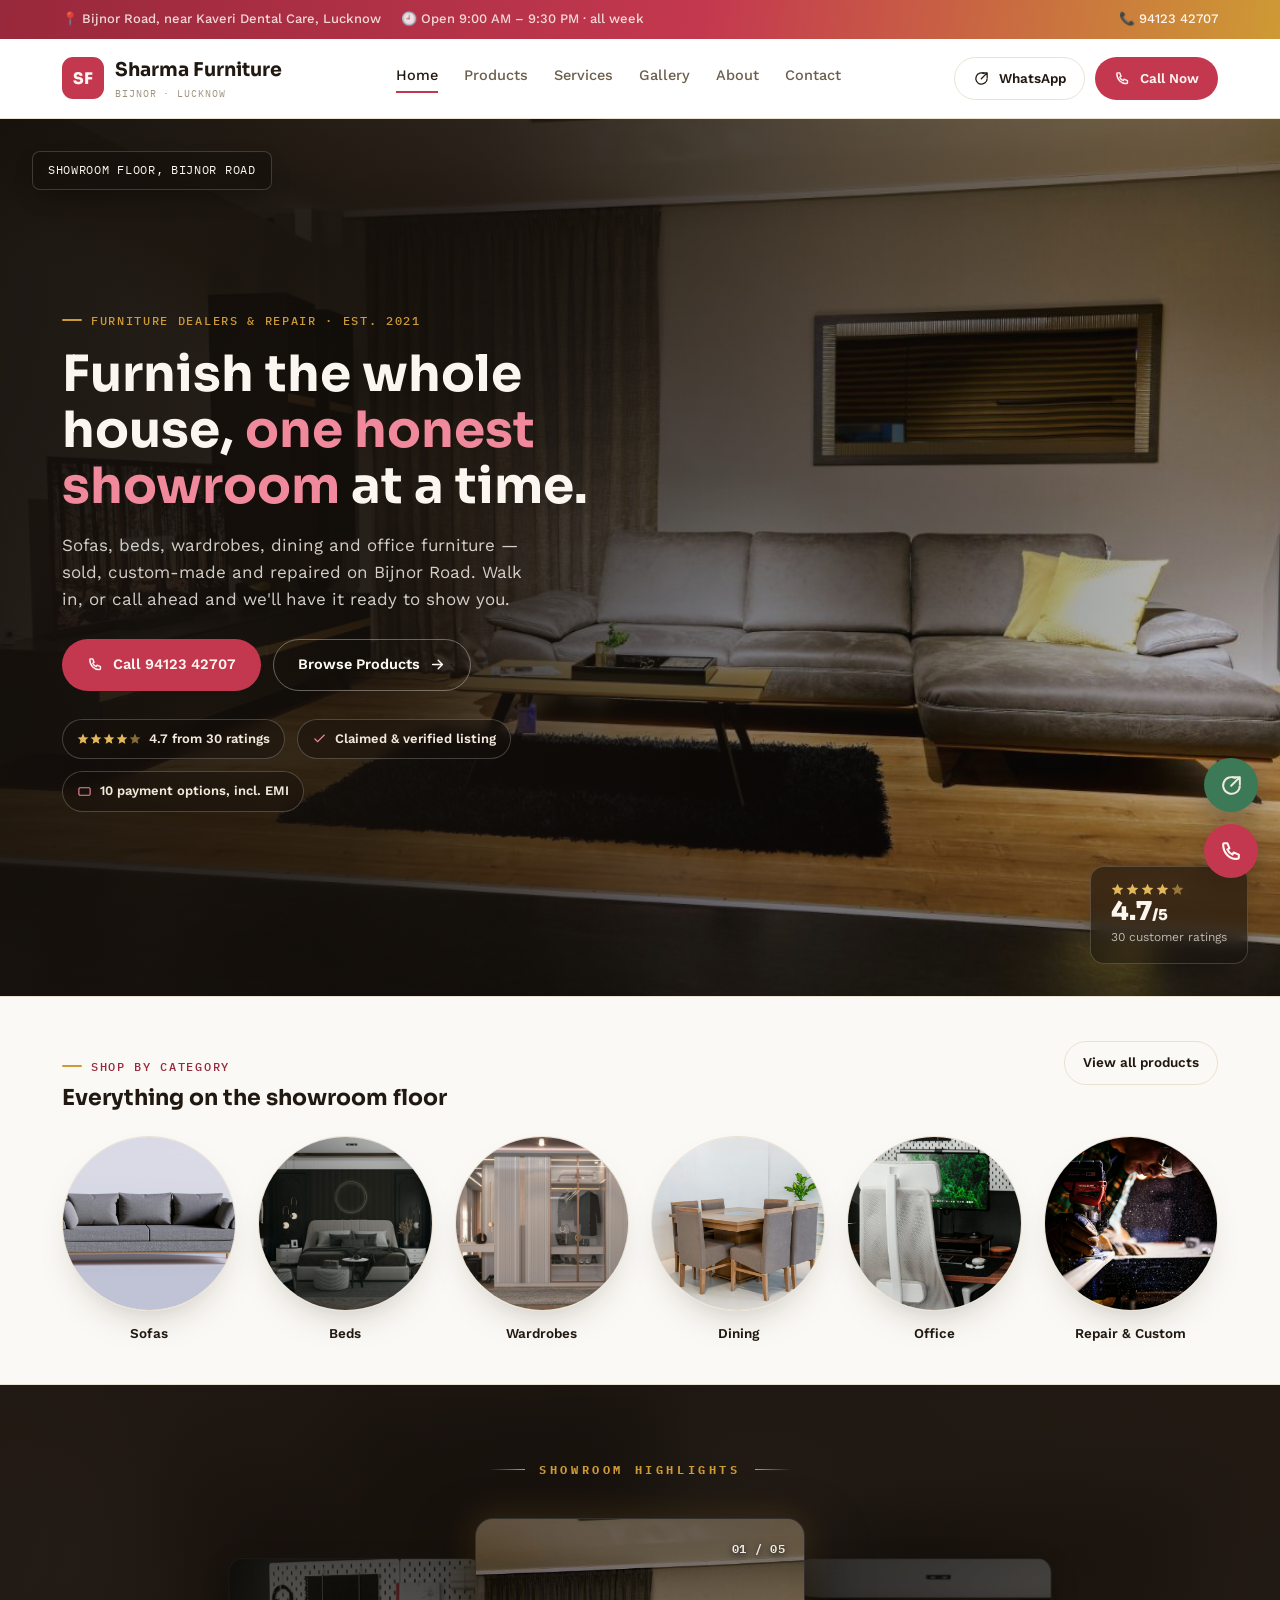
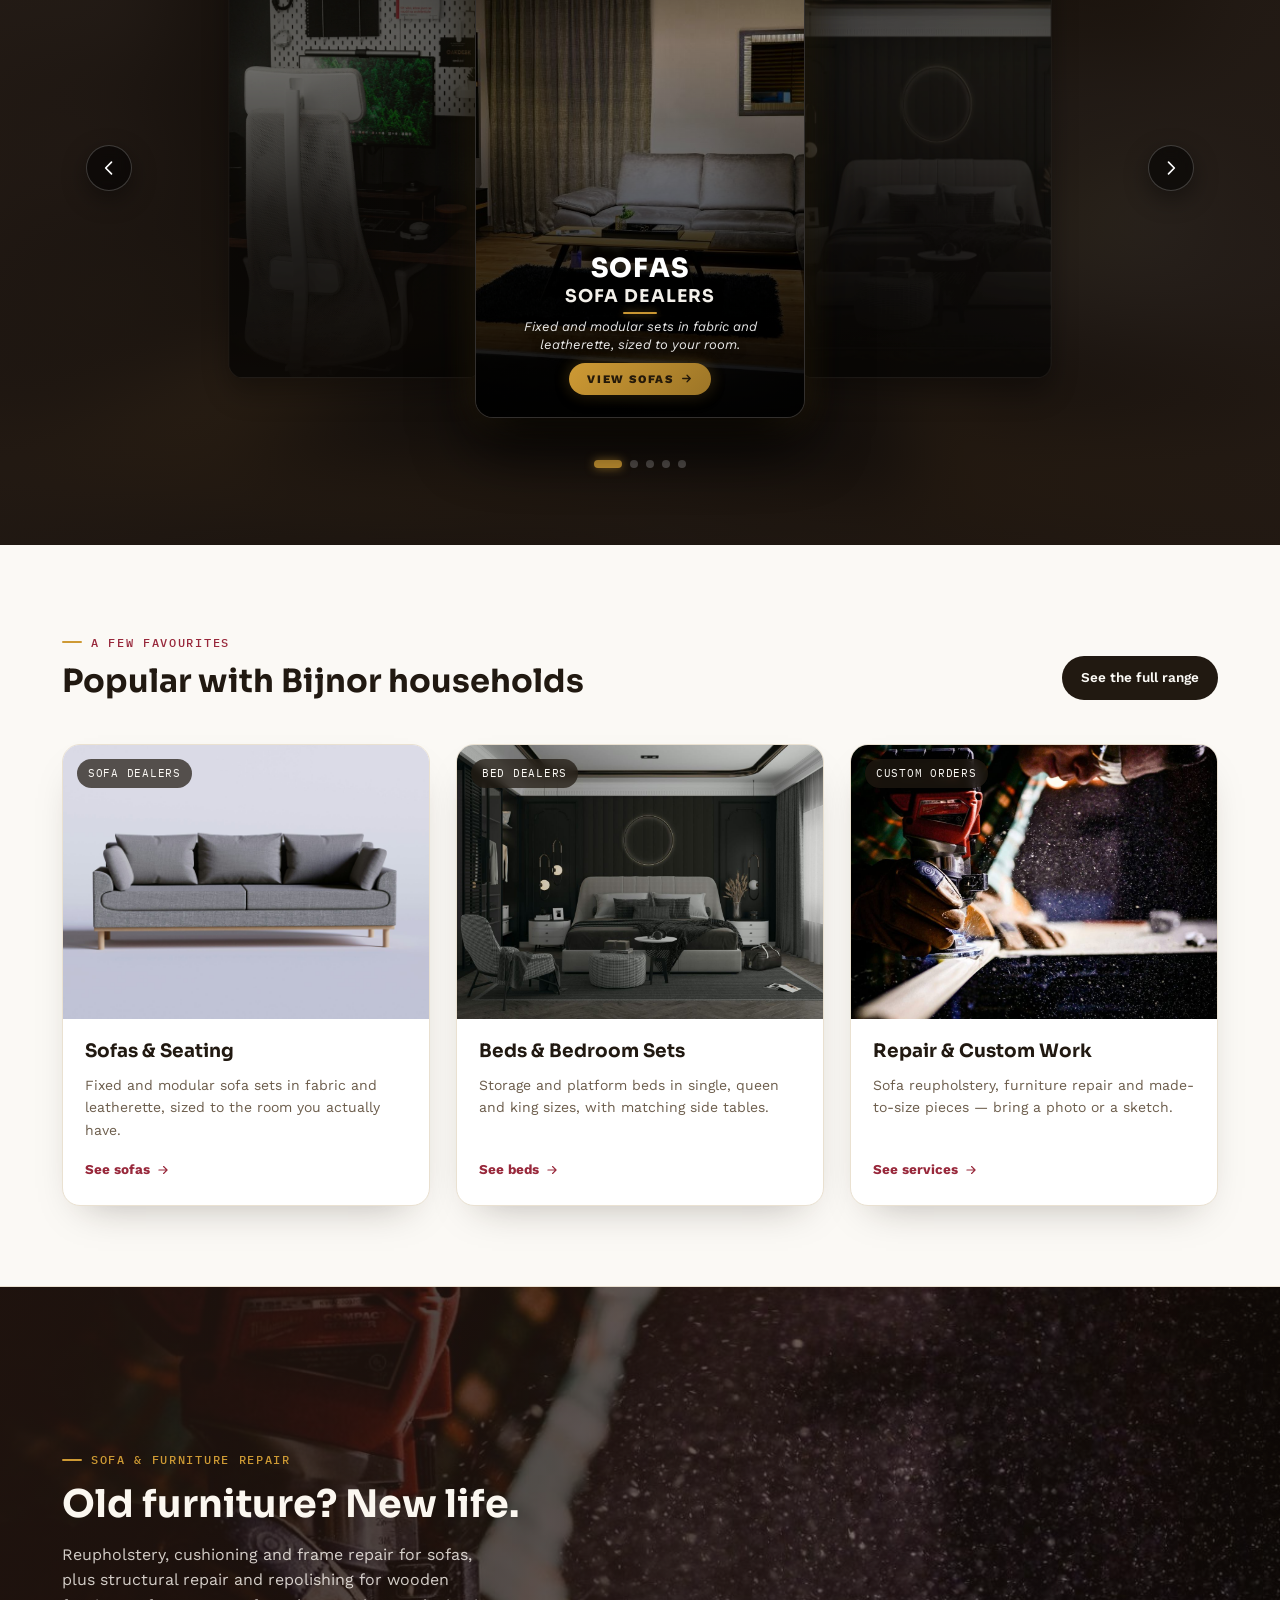
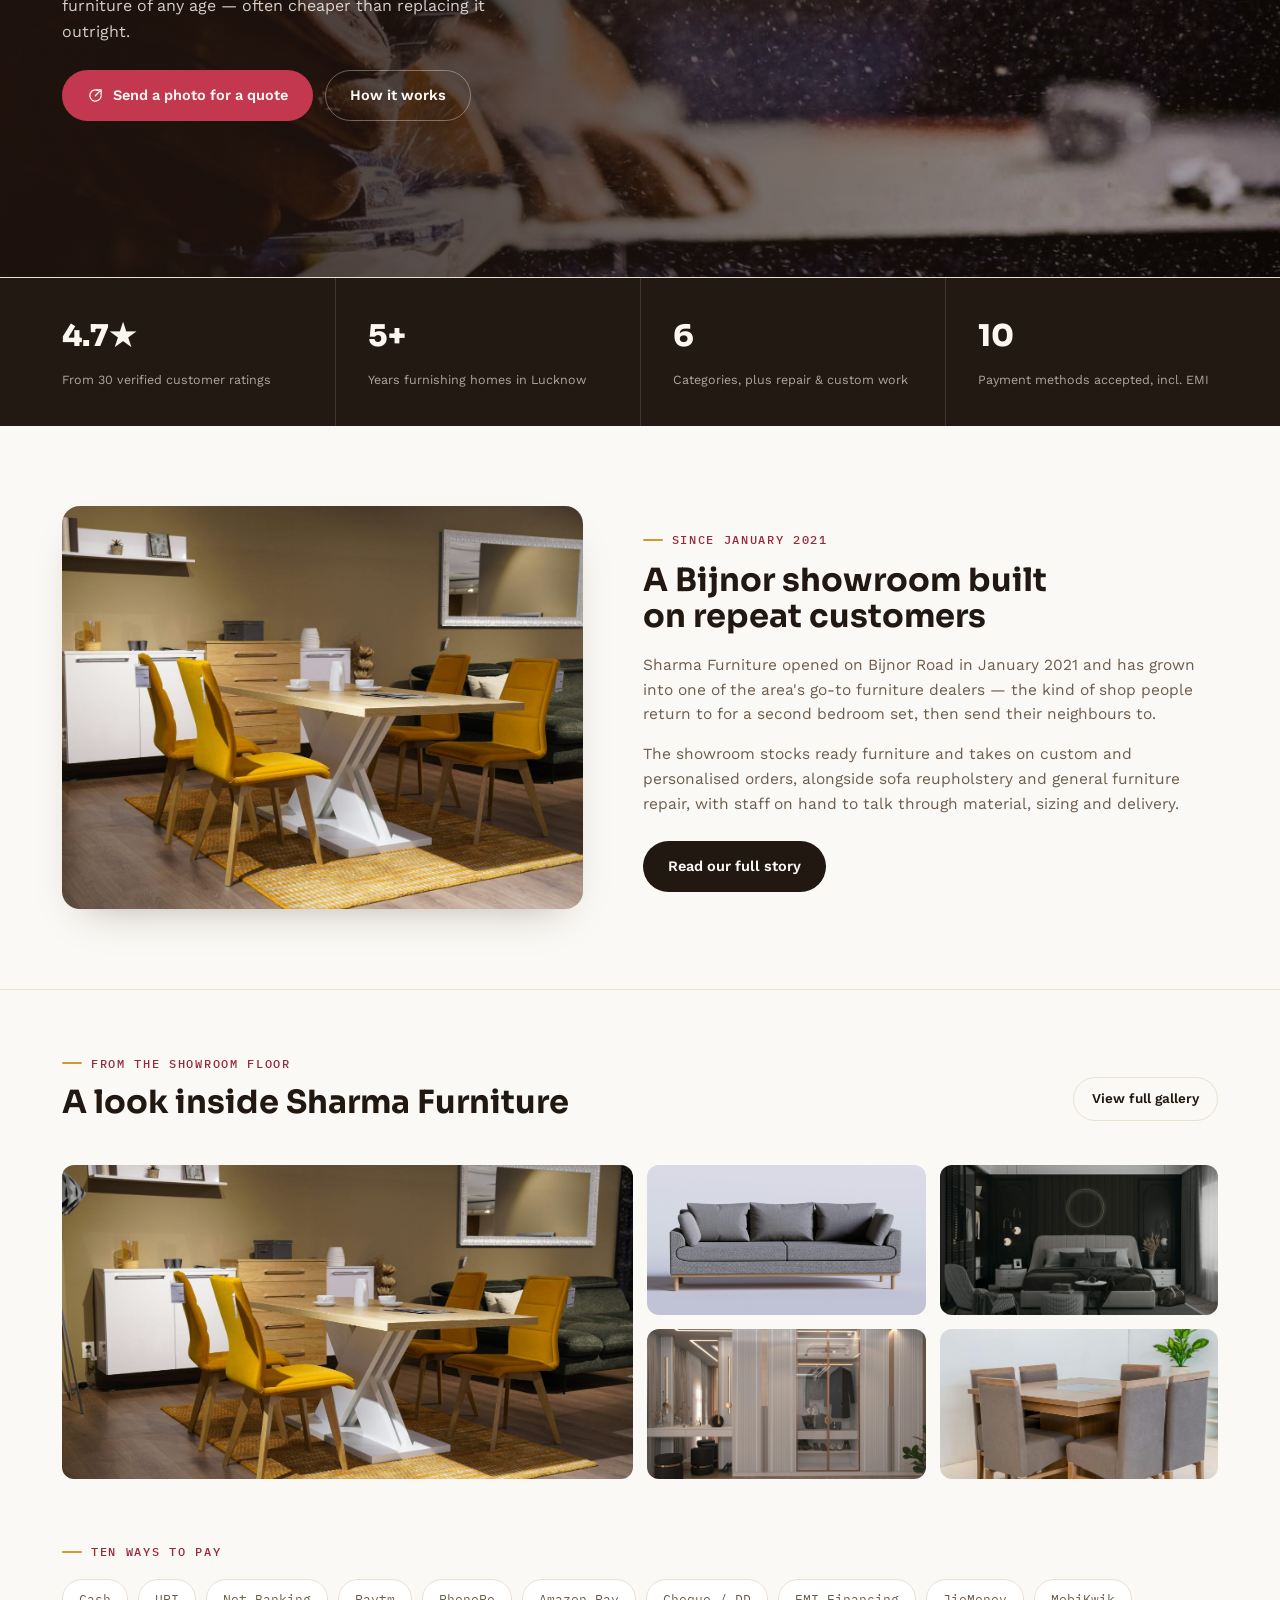
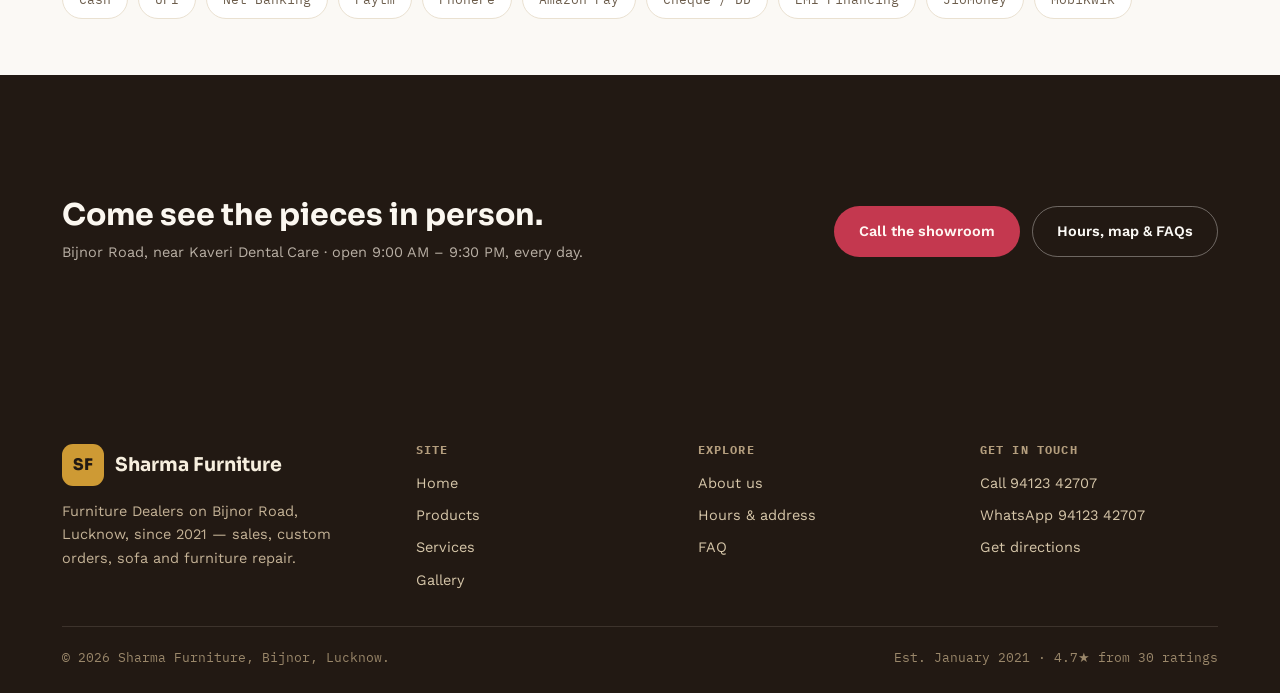
==== commit dca2e0b0: "Added code changes" ====
--- a/index.html
+++ b/index.html
@@ -58,9 +58,13 @@
 
   <!-- HERO -->
   <section class="hero">
-    <div class="hero-grid">
+    <div class="hero-bg">
+      <img src="assets/img/hero-sofa-living.jpg" alt="Grey sectional sofa styled in a modern living room, the kind of set available at Sharma Furniture" width="1600" height="900">
+    </div>
+    <span class="hero-ribbon">Showroom floor, Bijnor Road</span>
+    <div class="wrap">
       <div class="hero-copy">
-        <span class="eyebrow">Furniture Dealers &amp; Repair · Est. 2021</span>
+        <span class="eyebrow on-dark">Furniture Dealers &amp; Repair · Est. 2021</span>
         <h1>Furnish the whole house, <span class="accent">one honest showroom</span> at a time.</h1>
         <p class="hero-lede">Sofas, beds, wardrobes, dining and office furniture — sold, custom-made and repaired on Bijnor Road. Walk in, or call ahead and we'll have it ready to show you.</p>
         <div class="hero-ctas">
@@ -68,13 +72,13 @@
             <svg viewBox="0 0 24 24" fill="none" stroke="currentColor" stroke-width="2"><path d="M4 5c0-.6.4-1 1-1h3l2 5-2 1a9 9 0 0 0 5 5l1-2 5 2v3c0 .6-.4 1-1 1C10.4 20 4 13.6 4 5Z" stroke-linecap="round" stroke-linejoin="round"/></svg>
             Call 94123 42707
           </a>
-          <a class="btn btn-outline" href="products.html">
+          <a class="btn btn-outline on-dark" href="products.html">
             Browse Products
             <svg viewBox="0 0 24 24" fill="none" stroke="currentColor" stroke-width="2"><path d="M5 12h14M13 6l6 6-6 6" stroke-linecap="round" stroke-linejoin="round"/></svg>
           </a>
         </div>
         <div class="hero-badges">
-          <span class="hbadge">
+          <span class="hbadge on-dark">
             <span class="stars">
               <svg viewBox="0 0 20 20" fill="currentColor"><path d="M10 1l2.6 5.9 6.4.6-4.8 4.3 1.4 6.2L10 14.9 4.4 18l1.4-6.2L1 7.5l6.4-.6L10 1z"/></svg>
               <svg viewBox="0 0 20 20" fill="currentColor"><path d="M10 1l2.6 5.9 6.4.6-4.8 4.3 1.4 6.2L10 14.9 4.4 18l1.4-6.2L1 7.5l6.4-.6L10 1z"/></svg>
@@ -84,32 +88,28 @@
             </span>
             4.7 from 30 ratings
           </span>
-          <span class="hbadge">
+          <span class="hbadge on-dark">
             <svg viewBox="0 0 24 24" fill="none" stroke="currentColor" stroke-width="1.8"><path d="M20 6L9 17l-5-5"/></svg>
             Claimed &amp; verified listing
           </span>
-          <span class="hbadge">
+          <span class="hbadge on-dark">
             <svg viewBox="0 0 24 24" fill="none" stroke="currentColor" stroke-width="1.8"><rect x="3" y="6" width="18" height="12" rx="2"/></svg>
             10 payment options, incl. EMI
           </span>
         </div>
       </div>
-      <div class="hero-photo">
-        <img src="assets/img/hero-sofa-living.jpg" alt="Grey sectional sofa styled in a modern living room, the kind of set available at Sharma Furniture" width="1200" height="900">
-        <span class="hero-ribbon">Showroom floor, Bijnor Road</span>
-        <div class="hero-rating-card">
-          <div>
-            <div class="hrc-stars">
-              <svg viewBox="0 0 20 20" fill="currentColor"><path d="M10 1l2.6 5.9 6.4.6-4.8 4.3 1.4 6.2L10 14.9 4.4 18l1.4-6.2L1 7.5l6.4-.6L10 1z"/></svg>
-              <svg viewBox="0 0 20 20" fill="currentColor"><path d="M10 1l2.6 5.9 6.4.6-4.8 4.3 1.4 6.2L10 14.9 4.4 18l1.4-6.2L1 7.5l6.4-.6L10 1z"/></svg>
-              <svg viewBox="0 0 20 20" fill="currentColor"><path d="M10 1l2.6 5.9 6.4.6-4.8 4.3 1.4 6.2L10 14.9 4.4 18l1.4-6.2L1 7.5l6.4-.6L10 1z"/></svg>
-              <svg viewBox="0 0 20 20" fill="currentColor"><path d="M10 1l2.6 5.9 6.4.6-4.8 4.3 1.4 6.2L10 14.9 4.4 18l1.4-6.2L1 7.5l6.4-.6L10 1z"/></svg>
-              <svg viewBox="0 0 20 20" fill="currentColor"><path d="M10 1l2.6 5.9 6.4.6-4.8 4.3 1.4 6.2L10 14.9 4.4 18l1.4-6.2L1 7.5l6.4-.6L10 1z" fill-opacity=".55"/></svg>
-            </div>
-            <div class="hrc-num">4.7<span style="font-size:15px;">/5</span></div>
-            <div class="hrc-label">30 customer ratings</div>
-          </div>
-        </div>
+    </div>
+    <div class="hero-rating-card">
+      <div>
+        <div class="hrc-stars">
+          <svg viewBox="0 0 20 20" fill="currentColor"><path d="M10 1l2.6 5.9 6.4.6-4.8 4.3 1.4 6.2L10 14.9 4.4 18l1.4-6.2L1 7.5l6.4-.6L10 1z"/></svg>
+          <svg viewBox="0 0 20 20" fill="currentColor"><path d="M10 1l2.6 5.9 6.4.6-4.8 4.3 1.4 6.2L10 14.9 4.4 18l1.4-6.2L1 7.5l6.4-.6L10 1z"/></svg>
+          <svg viewBox="0 0 20 20" fill="currentColor"><path d="M10 1l2.6 5.9 6.4.6-4.8 4.3 1.4 6.2L10 14.9 4.4 18l1.4-6.2L1 7.5l6.4-.6L10 1z"/></svg>
+          <svg viewBox="0 0 20 20" fill="currentColor"><path d="M10 1l2.6 5.9 6.4.6-4.8 4.3 1.4 6.2L10 14.9 4.4 18l1.4-6.2L1 7.5l6.4-.6L10 1z"/></svg>
+          <svg viewBox="0 0 20 20" fill="currentColor"><path d="M10 1l2.6 5.9 6.4.6-4.8 4.3 1.4 6.2L10 14.9 4.4 18l1.4-6.2L1 7.5l6.4-.6L10 1z" fill-opacity=".55"/></svg>
+        </div>
+        <div class="hrc-num">4.7<span style="font-size:15px;">/5</span></div>
+        <div class="hrc-label">30 customer ratings</div>
       </div>
     </div>
   </section>
--- a/assets/css/style.css
+++ b/assets/css/style.css
@@ -157,12 +157,18 @@
 }
 
 /* ---------------- Hero ---------------- */
-.hero{border-bottom:1px solid var(--line);overflow:hidden;}
-.hero-grid{display:grid;grid-template-columns:1fr 1.05fr;align-items:center;min-height:0;}
-.hero-copy{padding:64px 48px 64px 32px;max-width:560px;margin-left:auto;}
-.hero-copy h1{font-size:clamp(32px,4vw,50px);margin:16px 0 18px;}
-.hero-copy h1 .accent{color:var(--accent);}
-.hero-lede{font-size:17px;max-width:44ch;margin-bottom:26px;}
+.hero{position:relative;min-height:640px;display:flex;align-items:center;overflow:hidden;border-bottom:1px solid var(--line);}
+.hero-bg{position:absolute;inset:0;z-index:0;}
+.hero-bg img{width:100%;height:100%;object-fit:cover;object-position:center 40%;}
+.hero-bg::after{
+  content:"";position:absolute;inset:0;
+  background:linear-gradient(100deg, rgba(20,15,11,.94) 0%, rgba(20,15,11,.84) 34%, rgba(20,15,11,.52) 60%, rgba(20,15,11,.22) 100%);
+}
+.hero .wrap{position:relative;z-index:2;width:100%;}
+.hero-copy{padding:104px 0;max-width:560px;}
+.hero-copy h1{font-size:clamp(32px,4vw,50px);margin:16px 0 18px;color:#FBF7F0;}
+.hero-copy h1 .accent{color:#F0899C;}
+.hero-lede{font-size:17px;max-width:44ch;margin-bottom:26px;color:rgba(251,247,240,.82);}
 .hero-ctas{display:flex;flex-wrap:wrap;gap:12px;margin-bottom:28px;}
 .hero-badges{display:flex;flex-wrap:wrap;gap:12px;}
 .hbadge{
@@ -173,25 +179,27 @@
 .hbadge svg{width:15px;height:15px;color:var(--accent-deep);flex-shrink:0;}
 .hbadge .stars{color:var(--gold);display:inline-flex;gap:1px;}
 .hbadge .stars svg{width:12px;height:12px;color:var(--gold);}
-
-.hero-photo{position:relative;height:100%;min-height:480px;}
-.hero-photo img{width:100%;height:100%;object-fit:cover;}
+.hbadge.on-dark{background:rgba(20,15,11,.5);border-color:rgba(251,247,240,.22);color:#F2E9DC;backdrop-filter:blur(6px);}
+.hbadge.on-dark svg{color:#F0899C;}
+.hbadge.on-dark .stars,.hbadge.on-dark .stars svg{color:#E3B75B;}
+
 .hero-ribbon{
-  position:absolute;left:28px;top:28px;
-  background:var(--ink);color:var(--bg);
+  position:absolute;left:32px;top:32px;z-index:3;
+  background:rgba(20,15,11,.6);color:#FBF7F0;border:1px solid rgba(251,247,240,.18);
   font-family:'IBM Plex Mono',monospace;font-size:11.5px;letter-spacing:.06em;text-transform:uppercase;
-  padding:9px 15px;border-radius:8px;
+  padding:9px 15px;border-radius:8px;backdrop-filter:blur(6px);
   box-shadow:0 10px 24px -8px rgba(0,0,0,0.4);
 }
 .hero-rating-card{
-  position:absolute;right:28px;bottom:28px;
-  background:var(--surface);border-radius:14px;padding:16px 20px;
-  box-shadow:0 20px 40px -16px rgba(0,0,0,0.4);
+  position:absolute;right:32px;bottom:32px;z-index:3;
+  background:rgba(20,15,11,.55);border:1px solid rgba(251,247,240,.18);
+  border-radius:14px;padding:16px 20px;backdrop-filter:blur(8px);
+  box-shadow:0 20px 40px -16px rgba(0,0,0,0.5);
   display:flex;align-items:center;gap:14px;
 }
-.hrc-num{font-family:'Sora',sans-serif;font-weight:800;font-size:26px;color:var(--ink);line-height:1;}
-.hrc-label{font-size:12px;color:var(--ink-soft);margin-top:3px;}
-.hrc-stars{color:var(--gold);display:flex;gap:2px;margin-bottom:3px;}
+.hrc-num{font-family:'Sora',sans-serif;font-weight:800;font-size:26px;color:#FBF7F0;line-height:1;}
+.hrc-label{font-size:12px;color:rgba(251,247,240,.7);margin-top:3px;}
+.hrc-stars{color:#E3B75B;display:flex;gap:2px;margin-bottom:3px;}
 .hrc-stars svg{width:13px;height:13px;}
 
 /* ---------------- Inner-page hero ---------------- */
@@ -476,9 +484,10 @@
 /* ---------------- Responsive ---------------- */
 @media (max-width:980px){
   .steps{grid-template-columns:repeat(2,1fr);}
-  .hero-grid{grid-template-columns:1fr;}
-  .hero-copy{padding:44px 24px;max-width:none;margin:0;}
-  .hero-photo{min-height:340px;}
+  .hero{min-height:560px;}
+  .hero-copy{padding:72px 0;max-width:none;}
+  .hero-ribbon{left:20px;top:20px;font-size:10.5px;padding:7px 12px;}
+  .hero-rating-card{right:20px;bottom:20px;padding:12px 16px;gap:10px;}
   .rail-track{grid-template-columns:repeat(3,1fr);row-gap:26px;}
   .grid-cats{grid-template-columns:repeat(2,1fr);}
   .about-grid{grid-template-columns:1fr;gap:36px;}
